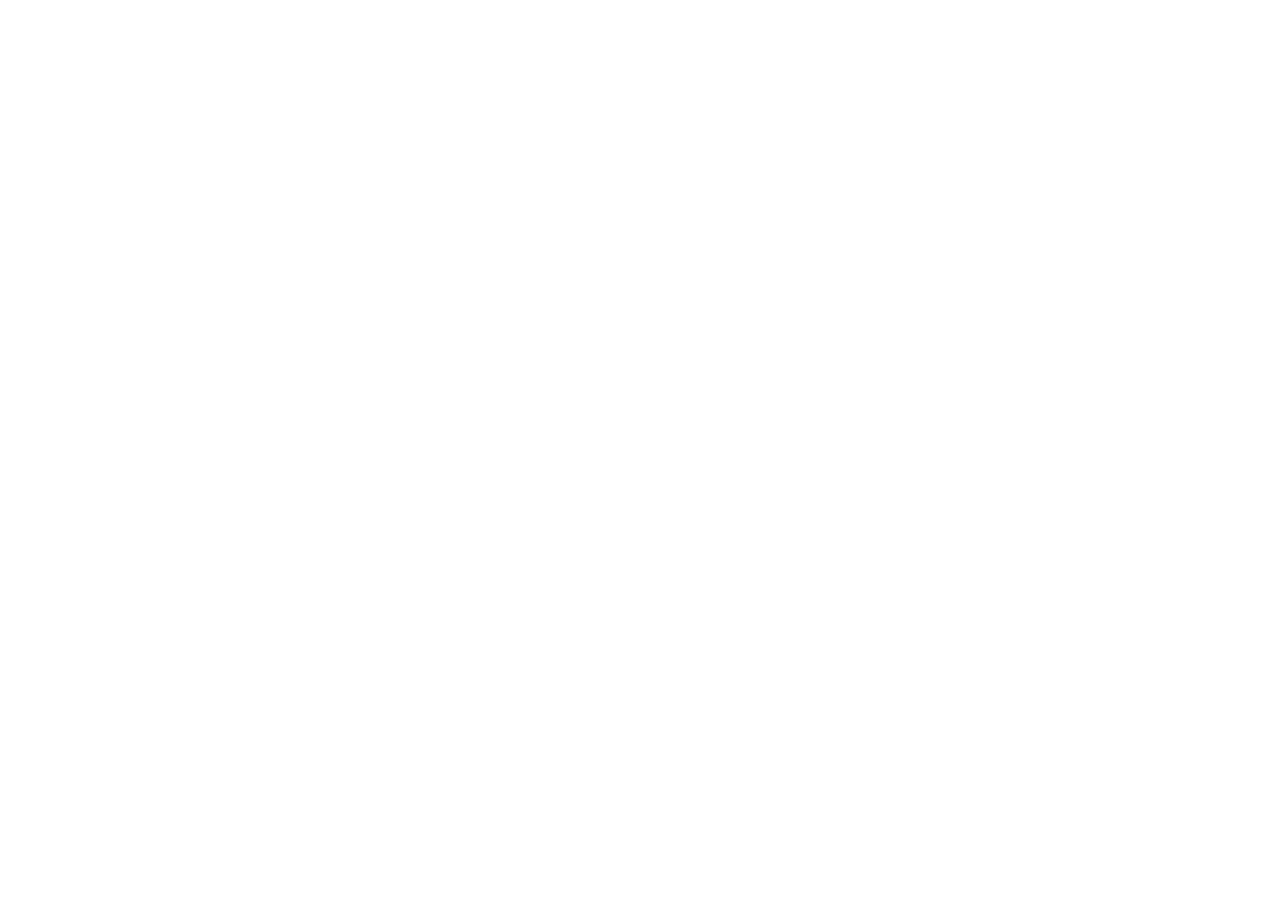
==== index.html @ 95da8c26 "init project" ====
<!DOCTYPE html>
<html lang="en">
<head>
    <meta charset="UTF-8">
    <meta name="viewport" content="width=device-width, initial-scale=1.0">
    <title>Document</title>
</head>
<body>
    
</body>
</html>
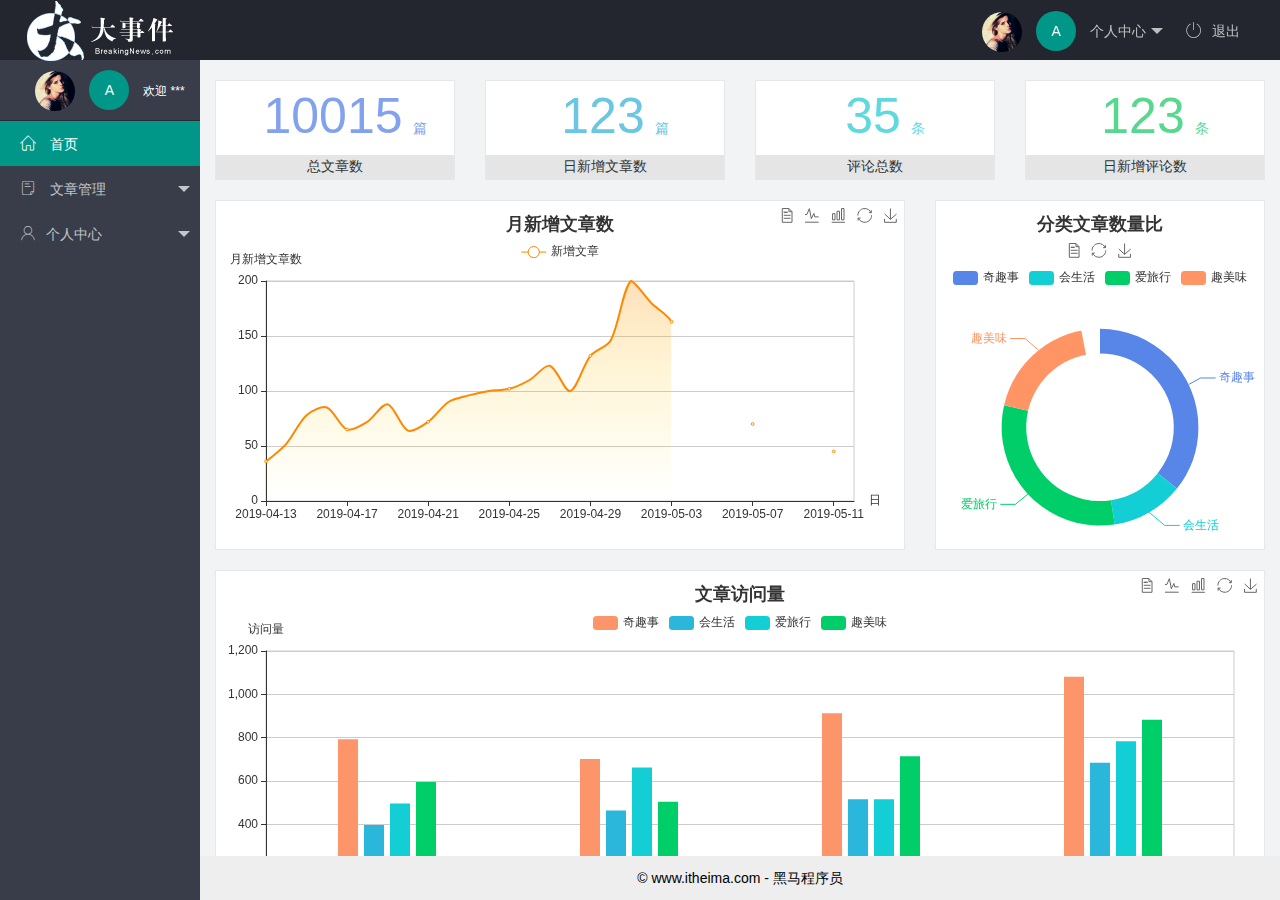
==== commit 853a770b: "完成了首页的开发" ====
--- a/index.html
+++ b/index.html
@@ -1,11 +1,120 @@
 <!DOCTYPE html>
 <html lang="en">
-<head>
-    <meta charset="UTF-8">
-    <meta name="viewport" content="width=device-width, initial-scale=1.0">
+  <head>
+    <meta charset="UTF-8" />
+    <meta name="viewport" content="width=device-width, initial-scale=1.0" />
     <title>Document</title>
-</head>
-<body>
-    
-</body>
-</html>+    <!-- 导入layui.css文件 -->
+    <link rel="stylesheet" href="assets/lib/layui/css/layui.css" />
+    <link rel="stylesheet" href="assets/fonts/iconfont.css" />
+    <link rel="stylesheet" href="assets/css/index.css" />
+  </head>
+  <body class="layui-layout-body">
+    <div class="layui-layout layui-layout-admin">
+      <div class="layui-header">
+        <div class="layui-logo">
+          <img src="assets/images/logo.png" alt="" />
+        </div>
+        <!-- 头部区域（可配合layui已有的水平导航） -->
+        <ul class="layui-nav layui-layout-right">
+          <li class="layui-nav-item">
+            <a href="javascript:;" class="user_info">
+              <img src="assets/images/sample.jpg" class="layui-nav-img" />
+              <span class="text_avatar">A</span>
+              个人中心
+            </a>
+            <dl class="layui-nav-child">
+              <dd><a href="">基本资料</a></dd>
+              <dd><a href="">更换头像</a></dd>
+              <dd><a href="">重置密码</a></dd>
+            </dl>
+          </li>
+          <li class="layui-nav-item">
+            <a href="javascript:;" class="tuichu"
+              ><span class="iconfont icon-tuichu"></span>退出</a
+            >
+          </li>
+        </ul>
+      </div>
+
+      <div class="layui-side layui-bg-black">
+        <div class="layui-side-scroll">
+          <div href="javascript:;" class="user_info">
+            <img src="assets/images/sample.jpg" class="layui-nav-img" />
+            <span class="text_avatar">A</span>
+            <span class="welcome">欢迎 ***</span>
+          </div>
+          <!-- 左侧导航区域（可配合layui已有的垂直导航） -->
+          <ul class="layui-nav layui-nav-tree" lay-shrink="all">
+            <li class="layui-nav-item layui-this">
+              <a href="home/dashboard.html" target="fm"
+                ><span class="iconfont icon-home"></span> 首页</a
+              >
+            </li>
+            <li class="layui-nav-item">
+              <a class="" href="javascript:;"
+                ><span class="iconfont icon-16"></span> 文章管理</a
+              >
+              <dl class="layui-nav-child">
+                <dd>
+                  <a href="javascript:;"
+                    ><i class="layui-icon layui-icon-app"></i> 文章类别</a
+                  >
+                </dd>
+                <dd>
+                  <a href="javascript:;"
+                    ><i class="layui-icon layui-icon-app"></i> 文章列表</a
+                  >
+                </dd>
+                <dd>
+                  <a href="javascript:;"
+                    ><i class="layui-icon layui-icon-app"></i> 发表文章</a
+                  >
+                </dd>
+              </dl>
+            </li>
+            <li class="layui-nav-item">
+              <a href="javascript:;"
+                ><span class="iconfont icon-user"></span>个人中心</a
+              >
+              <dl class="layui-nav-child">
+                <dd>
+                  <a href="javascript:;"
+                    ><i class="layui-icon layui-icon-app"></i> 基本资料</a
+                  >
+                </dd>
+                <dd>
+                  <a href="javascript:;"
+                    ><i class="layui-icon layui-icon-app"></i> 更换头像</a
+                  >
+                </dd>
+                <dd>
+                  <a href="javascript:;"
+                    ><i class="layui-icon layui-icon-app"></i> 重置密码</a
+                  >
+                </dd>
+              </dl>
+            </li>
+          </ul>
+        </div>
+      </div>
+
+      <div class="layui-body">
+        <!-- 内容主体区域 -->
+        <iframe src="home/dashboard.html" frameborder="0" name="fm"></iframe>
+      </div>
+
+      <div class="layui-footer">
+        <!-- 底部固定区域 -->
+        © www.itheima.com - 黑马程序员
+      </div>
+    </div>
+
+    <script src="assets/lib/jquery.js"></script>
+    <!-- 导入leyui的js文件 -->
+    <script src="assets/lib/layui/layui.all.js"></script>
+    <!-- 导入自己封装的baseAPI函数 -->
+    <script src="assets/js/baseAPI.js"></script>
+    <script src="assets/js/index.js"></script>
+  </body>
+</html>
--- a/assets/lib/layui/css/layui.css
+++ b/assets/lib/layui/css/layui.css
@@ -0,0 +1,2 @@
+/** layui-v2.5.5 MIT License By https://www.layui.com */
+ .layui-inline,img{display:inline-block;vertical-align:middle}h1,h2,h3,h4,h5,h6{font-weight:400}.layui-edge,.layui-header,.layui-inline,.layui-main{position:relative}.layui-body,.layui-edge,.layui-elip{overflow:hidden}.layui-btn,.layui-edge,.layui-inline,img{vertical-align:middle}.layui-btn,.layui-disabled,.layui-icon,.layui-unselect{-moz-user-select:none;-webkit-user-select:none;-ms-user-select:none}.layui-elip,.layui-form-checkbox span,.layui-form-pane .layui-form-label{text-overflow:ellipsis;white-space:nowrap}.layui-breadcrumb,.layui-tree-btnGroup{visibility:hidden}blockquote,body,button,dd,div,dl,dt,form,h1,h2,h3,h4,h5,h6,input,li,ol,p,pre,td,textarea,th,ul{margin:0;padding:0;-webkit-tap-highlight-color:rgba(0,0,0,0)}a:active,a:hover{outline:0}img{border:none}li{list-style:none}table{border-collapse:collapse;border-spacing:0}h4,h5,h6{font-size:100%}button,input,optgroup,option,select,textarea{font-family:inherit;font-size:inherit;font-style:inherit;font-weight:inherit;outline:0}pre{white-space:pre-wrap;white-space:-moz-pre-wrap;white-space:-pre-wrap;white-space:-o-pre-wrap;word-wrap:break-word}body{line-height:24px;font:14px Helvetica Neue,Helvetica,PingFang SC,Tahoma,Arial,sans-serif}hr{height:1px;margin:10px 0;border:0;clear:both}a{color:#333;text-decoration:none}a:hover{color:#777}a cite{font-style:normal;*cursor:pointer}.layui-border-box,.layui-border-box *{box-sizing:border-box}.layui-box,.layui-box *{box-sizing:content-box}.layui-clear{clear:both;*zoom:1}.layui-clear:after{content:'\20';clear:both;*zoom:1;display:block;height:0}.layui-inline{*display:inline;*zoom:1}.layui-edge{display:inline-block;width:0;height:0;border-width:6px;border-style:dashed;border-color:transparent}.layui-edge-top{top:-4px;border-bottom-color:#999;border-bottom-style:solid}.layui-edge-right{border-left-color:#999;border-left-style:solid}.layui-edge-bottom{top:2px;border-top-color:#999;border-top-style:solid}.layui-edge-left{border-right-color:#999;border-right-style:solid}.layui-disabled,.layui-disabled:hover{color:#d2d2d2!important;cursor:not-allowed!important}.layui-circle{border-radius:100%}.layui-show{display:block!important}.layui-hide{display:none!important}@font-face{font-family:layui-icon;src:url(../font/iconfont.eot?v=250);src:url(../font/iconfont.eot?v=250#iefix) format('embedded-opentype'),url(../font/iconfont.woff2?v=250) format('woff2'),url(../font/iconfont.woff?v=250) format('woff'),url(../font/iconfont.ttf?v=250) format('truetype'),url(../font/iconfont.svg?v=250#layui-icon) format('svg')}.layui-icon{font-family:layui-icon!important;font-size:16px;font-style:normal;-webkit-font-smoothing:antialiased;-moz-osx-font-smoothing:grayscale}.layui-icon-reply-fill:before{content:"\e611"}.layui-icon-set-fill:before{content:"\e614"}.layui-icon-menu-fill:before{content:"\e60f"}.layui-icon-search:before{content:"\e615"}.layui-icon-share:before{content:"\e641"}.layui-icon-set-sm:before{content:"\e620"}.layui-icon-engine:before{content:"\e628"}.layui-icon-close:before{content:"\1006"}.layui-icon-close-fill:before{content:"\1007"}.layui-icon-chart-screen:before{content:"\e629"}.layui-icon-star:before{content:"\e600"}.layui-icon-circle-dot:before{content:"\e617"}.layui-icon-chat:before{content:"\e606"}.layui-icon-release:before{content:"\e609"}.layui-icon-list:before{content:"\e60a"}.layui-icon-chart:before{content:"\e62c"}.layui-icon-ok-circle:before{content:"\1005"}.layui-icon-layim-theme:before{content:"\e61b"}.layui-icon-table:before{content:"\e62d"}.layui-icon-right:before{content:"\e602"}.layui-icon-left:before{content:"\e603"}.layui-icon-cart-simple:before{content:"\e698"}.layui-icon-face-cry:before{content:"\e69c"}.layui-icon-face-smile:before{content:"\e6af"}.layui-icon-survey:before{content:"\e6b2"}.layui-icon-tree:before{content:"\e62e"}.layui-icon-upload-circle:before{content:"\e62f"}.layui-icon-add-circle:before{content:"\e61f"}.layui-icon-download-circle:before{content:"\e601"}.layui-icon-templeate-1:before{content:"\e630"}.layui-icon-util:before{content:"\e631"}.layui-icon-face-surprised:before{content:"\e664"}.layui-icon-edit:before{content:"\e642"}.layui-icon-speaker:before{content:"\e645"}.layui-icon-down:before{content:"\e61a"}.layui-icon-file:before{content:"\e621"}.layui-icon-layouts:before{content:"\e632"}.layui-icon-rate-half:before{content:"\e6c9"}.layui-icon-add-circle-fine:before{content:"\e608"}.layui-icon-prev-circle:before{content:"\e633"}.layui-icon-read:before{content:"\e705"}.layui-icon-404:before{content:"\e61c"}.layui-icon-carousel:before{content:"\e634"}.layui-icon-help:before{content:"\e607"}.layui-icon-code-circle:before{content:"\e635"}.layui-icon-water:before{content:"\e636"}.layui-icon-username:before{content:"\e66f"}.layui-icon-find-fill:before{content:"\e670"}.layui-icon-about:before{content:"\e60b"}.layui-icon-location:before{content:"\e715"}.layui-icon-up:before{content:"\e619"}.layui-icon-pause:before{content:"\e651"}.layui-icon-date:before{content:"\e637"}.layui-icon-layim-uploadfile:before{content:"\e61d"}.layui-icon-delete:before{content:"\e640"}.layui-icon-play:before{content:"\e652"}.layui-icon-top:before{content:"\e604"}.layui-icon-friends:before{content:"\e612"}.layui-icon-refresh-3:before{content:"\e9aa"}.layui-icon-ok:before{content:"\e605"}.layui-icon-layer:before{content:"\e638"}.layui-icon-face-smile-fine:before{content:"\e60c"}.layui-icon-dollar:before{content:"\e659"}.layui-icon-group:before{content:"\e613"}.layui-icon-layim-download:before{content:"\e61e"}.layui-icon-picture-fine:before{content:"\e60d"}.layui-icon-link:before{content:"\e64c"}.layui-icon-diamond:before{content:"\e735"}.layui-icon-log:before{content:"\e60e"}.layui-icon-rate-solid:before{content:"\e67a"}.layui-icon-fonts-del:before{content:"\e64f"}.layui-icon-unlink:before{content:"\e64d"}.layui-icon-fonts-clear:before{content:"\e639"}.layui-icon-triangle-r:before{content:"\e623"}.layui-icon-circle:before{content:"\e63f"}.layui-icon-radio:before{content:"\e643"}.layui-icon-align-center:before{content:"\e647"}.layui-icon-align-right:before{content:"\e648"}.layui-icon-align-left:before{content:"\e649"}.layui-icon-loading-1:before{content:"\e63e"}.layui-icon-return:before{content:"\e65c"}.layui-icon-fonts-strong:before{content:"\e62b"}.layui-icon-upload:before{content:"\e67c"}.layui-icon-dialogue:before{content:"\e63a"}.layui-icon-video:before{content:"\e6ed"}.layui-icon-headset:before{content:"\e6fc"}.layui-icon-cellphone-fine:before{content:"\e63b"}.layui-icon-add-1:before{content:"\e654"}.layui-icon-face-smile-b:before{content:"\e650"}.layui-icon-fonts-html:before{content:"\e64b"}.layui-icon-form:before{content:"\e63c"}.layui-icon-cart:before{content:"\e657"}.layui-icon-camera-fill:before{content:"\e65d"}.layui-icon-tabs:before{content:"\e62a"}.layui-icon-fonts-code:before{content:"\e64e"}.layui-icon-fire:before{content:"\e756"}.layui-icon-set:before{content:"\e716"}.layui-icon-fonts-u:before{content:"\e646"}.layui-icon-triangle-d:before{content:"\e625"}.layui-icon-tips:before{content:"\e702"}.layui-icon-picture:before{content:"\e64a"}.layui-icon-more-vertical:before{content:"\e671"}.layui-icon-flag:before{content:"\e66c"}.layui-icon-loading:before{content:"\e63d"}.layui-icon-fonts-i:before{content:"\e644"}.layui-icon-refresh-1:before{content:"\e666"}.layui-icon-rmb:before{content:"\e65e"}.layui-icon-home:before{content:"\e68e"}.layui-icon-user:before{content:"\e770"}.layui-icon-notice:before{content:"\e667"}.layui-icon-login-weibo:before{content:"\e675"}.layui-icon-voice:before{content:"\e688"}.layui-icon-upload-drag:before{content:"\e681"}.layui-icon-login-qq:before{content:"\e676"}.layui-icon-snowflake:before{content:"\e6b1"}.layui-icon-file-b:before{content:"\e655"}.layui-icon-template:before{content:"\e663"}.layui-icon-auz:before{content:"\e672"}.layui-icon-console:before{content:"\e665"}.layui-icon-app:before{content:"\e653"}.layui-icon-prev:before{content:"\e65a"}.layui-icon-website:before{content:"\e7ae"}.layui-icon-next:before{content:"\e65b"}.layui-icon-component:before{content:"\e857"}.layui-icon-more:before{content:"\e65f"}.layui-icon-login-wechat:before{content:"\e677"}.layui-icon-shrink-right:before{content:"\e668"}.layui-icon-spread-left:before{content:"\e66b"}.layui-icon-camera:before{content:"\e660"}.layui-icon-note:before{content:"\e66e"}.layui-icon-refresh:before{content:"\e669"}.layui-icon-female:before{content:"\e661"}.layui-icon-male:before{content:"\e662"}.layui-icon-password:before{content:"\e673"}.layui-icon-senior:before{content:"\e674"}.layui-icon-theme:before{content:"\e66a"}.layui-icon-tread:before{content:"\e6c5"}.layui-icon-praise:before{content:"\e6c6"}.layui-icon-star-fill:before{content:"\e658"}.layui-icon-rate:before{content:"\e67b"}.layui-icon-template-1:before{content:"\e656"}.layui-icon-vercode:before{content:"\e679"}.layui-icon-cellphone:before{content:"\e678"}.layui-icon-screen-full:before{content:"\e622"}.layui-icon-screen-restore:before{content:"\e758"}.layui-icon-cols:before{content:"\e610"}.layui-icon-export:before{content:"\e67d"}.layui-icon-print:before{content:"\e66d"}.layui-icon-slider:before{content:"\e714"}.layui-icon-addition:before{content:"\e624"}.layui-icon-subtraction:before{content:"\e67e"}.layui-icon-service:before{content:"\e626"}.layui-icon-transfer:before{content:"\e691"}.layui-main{width:1140px;margin:0 auto}.layui-header{z-index:1000;height:60px}.layui-header a:hover{transition:all .5s;-webkit-transition:all .5s}.layui-side{position:fixed;left:0;top:0;bottom:0;z-index:999;width:200px;overflow-x:hidden}.layui-side-scroll{position:relative;width:220px;height:100%;overflow-x:hidden}.layui-body{position:absolute;left:200px;right:0;top:0;bottom:0;z-index:998;width:auto;overflow-y:auto;box-sizing:border-box}.layui-layout-body{overflow:hidden}.layui-layout-admin .layui-header{background-color:#23262E}.layui-layout-admin .layui-side{top:60px;width:200px;overflow-x:hidden}.layui-layout-admin .layui-body{position:fixed;top:60px;bottom:44px}.layui-layout-admin .layui-main{width:auto;margin:0 15px}.layui-layout-admin .layui-footer{position:fixed;left:200px;right:0;bottom:0;height:44px;line-height:44px;padding:0 15px;background-color:#eee}.layui-layout-admin .layui-logo{position:absolute;left:0;top:0;width:200px;height:100%;line-height:60px;text-align:center;color:#009688;font-size:16px}.layui-layout-admin .layui-header .layui-nav{background:0 0}.layui-layout-left{position:absolute!important;left:200px;top:0}.layui-layout-right{position:absolute!important;right:0;top:0}.layui-container{position:relative;margin:0 auto;padding:0 15px;box-sizing:border-box}.layui-fluid{position:relative;margin:0 auto;padding:0 15px}.layui-row:after,.layui-row:before{content:'';display:block;clear:both}.layui-col-lg1,.layui-col-lg10,.layui-col-lg11,.layui-col-lg12,.layui-col-lg2,.layui-col-lg3,.layui-col-lg4,.layui-col-lg5,.layui-col-lg6,.layui-col-lg7,.layui-col-lg8,.layui-col-lg9,.layui-col-md1,.layui-col-md10,.layui-col-md11,.layui-col-md12,.layui-col-md2,.layui-col-md3,.layui-col-md4,.layui-col-md5,.layui-col-md6,.layui-col-md7,.layui-col-md8,.layui-col-md9,.layui-col-sm1,.layui-col-sm10,.layui-col-sm11,.layui-col-sm12,.layui-col-sm2,.layui-col-sm3,.layui-col-sm4,.layui-col-sm5,.layui-col-sm6,.layui-col-sm7,.layui-col-sm8,.layui-col-sm9,.layui-col-xs1,.layui-col-xs10,.layui-col-xs11,.layui-col-xs12,.layui-col-xs2,.layui-col-xs3,.layui-col-xs4,.layui-col-xs5,.layui-col-xs6,.layui-col-xs7,.layui-col-xs8,.layui-col-xs9{position:relative;display:block;box-sizing:border-box}.layui-col-xs1,.layui-col-xs10,.layui-col-xs11,.layui-col-xs12,.layui-col-xs2,.layui-col-xs3,.layui-col-xs4,.layui-col-xs5,.layui-col-xs6,.layui-col-xs7,.layui-col-xs8,.layui-col-xs9{float:left}.layui-col-xs1{width:8.33333333%}.layui-col-xs2{width:16.66666667%}.layui-col-xs3{width:25%}.layui-col-xs4{width:33.33333333%}.layui-col-xs5{width:41.66666667%}.layui-col-xs6{width:50%}.layui-col-xs7{width:58.33333333%}.layui-col-xs8{width:66.66666667%}.layui-col-xs9{width:75%}.layui-col-xs10{width:83.33333333%}.layui-col-xs11{width:91.66666667%}.layui-col-xs12{width:100%}.layui-col-xs-offset1{margin-left:8.33333333%}.layui-col-xs-offset2{margin-left:16.66666667%}.layui-col-xs-offset3{margin-left:25%}.layui-col-xs-offset4{margin-left:33.33333333%}.layui-col-xs-offset5{margin-left:41.66666667%}.layui-col-xs-offset6{margin-left:50%}.layui-col-xs-offset7{margin-left:58.33333333%}.layui-col-xs-offset8{margin-left:66.66666667%}.layui-col-xs-offset9{margin-left:75%}.layui-col-xs-offset10{margin-left:83.33333333%}.layui-col-xs-offset11{margin-left:91.66666667%}.layui-col-xs-offset12{margin-left:100%}@media screen and (max-width:768px){.layui-hide-xs{display:none!important}.layui-show-xs-block{display:block!important}.layui-show-xs-inline{display:inline!important}.layui-show-xs-inline-block{display:inline-block!important}}@media screen and (min-width:768px){.layui-container{width:750px}.layui-hide-sm{display:none!important}.layui-show-sm-block{display:block!important}.layui-show-sm-inline{display:inline!important}.layui-show-sm-inline-block{display:inline-block!important}.layui-col-sm1,.layui-col-sm10,.layui-col-sm11,.layui-col-sm12,.layui-col-sm2,.layui-col-sm3,.layui-col-sm4,.layui-col-sm5,.layui-col-sm6,.layui-col-sm7,.layui-col-sm8,.layui-col-sm9{float:left}.layui-col-sm1{width:8.33333333%}.layui-col-sm2{width:16.66666667%}.layui-col-sm3{width:25%}.layui-col-sm4{width:33.33333333%}.layui-col-sm5{width:41.66666667%}.layui-col-sm6{width:50%}.layui-col-sm7{width:58.33333333%}.layui-col-sm8{width:66.66666667%}.layui-col-sm9{width:75%}.layui-col-sm10{width:83.33333333%}.layui-col-sm11{width:91.66666667%}.layui-col-sm12{width:100%}.layui-col-sm-offset1{margin-left:8.33333333%}.layui-col-sm-offset2{margin-left:16.66666667%}.layui-col-sm-offset3{margin-left:25%}.layui-col-sm-offset4{margin-left:33.33333333%}.layui-col-sm-offset5{margin-left:41.66666667%}.layui-col-sm-offset6{margin-left:50%}.layui-col-sm-offset7{margin-left:58.33333333%}.layui-col-sm-offset8{margin-left:66.66666667%}.layui-col-sm-offset9{margin-left:75%}.layui-col-sm-offset10{margin-left:83.33333333%}.layui-col-sm-offset11{margin-left:91.66666667%}.layui-col-sm-offset12{margin-left:100%}}@media screen and (min-width:992px){.layui-container{width:970px}.layui-hide-md{display:none!important}.layui-show-md-block{display:block!important}.layui-show-md-inline{display:inline!important}.layui-show-md-inline-block{display:inline-block!important}.layui-col-md1,.layui-col-md10,.layui-col-md11,.layui-col-md12,.layui-col-md2,.layui-col-md3,.layui-col-md4,.layui-col-md5,.layui-col-md6,.layui-col-md7,.layui-col-md8,.layui-col-md9{float:left}.layui-col-md1{width:8.33333333%}.layui-col-md2{width:16.66666667%}.layui-col-md3{width:25%}.layui-col-md4{width:33.33333333%}.layui-col-md5{width:41.66666667%}.layui-col-md6{width:50%}.layui-col-md7{width:58.33333333%}.layui-col-md8{width:66.66666667%}.layui-col-md9{width:75%}.layui-col-md10{width:83.33333333%}.layui-col-md11{width:91.66666667%}.layui-col-md12{width:100%}.layui-col-md-offset1{margin-left:8.33333333%}.layui-col-md-offset2{margin-left:16.66666667%}.layui-col-md-offset3{margin-left:25%}.layui-col-md-offset4{margin-left:33.33333333%}.layui-col-md-offset5{margin-left:41.66666667%}.layui-col-md-offset6{margin-left:50%}.layui-col-md-offset7{margin-left:58.33333333%}.layui-col-md-offset8{margin-left:66.66666667%}.layui-col-md-offset9{margin-left:75%}.layui-col-md-offset10{margin-left:83.33333333%}.layui-col-md-offset11{margin-left:91.66666667%}.layui-col-md-offset12{margin-left:100%}}@media screen and (min-width:1200px){.layui-container{width:1170px}.layui-hide-lg{display:none!important}.layui-show-lg-block{display:block!important}.layui-show-lg-inline{display:inline!important}.layui-show-lg-inline-block{display:inline-block!important}.layui-col-lg1,.layui-col-lg10,.layui-col-lg11,.layui-col-lg12,.layui-col-lg2,.layui-col-lg3,.layui-col-lg4,.layui-col-lg5,.layui-col-lg6,.layui-col-lg7,.layui-col-lg8,.layui-col-lg9{float:left}.layui-col-lg1{width:8.33333333%}.layui-col-lg2{width:16.66666667%}.layui-col-lg3{width:25%}.layui-col-lg4{width:33.33333333%}.layui-col-lg5{width:41.66666667%}.layui-col-lg6{width:50%}.layui-col-lg7{width:58.33333333%}.layui-col-lg8{width:66.66666667%}.layui-col-lg9{width:75%}.layui-col-lg10{width:83.33333333%}.layui-col-lg11{width:91.66666667%}.layui-col-lg12{width:100%}.layui-col-lg-offset1{margin-left:8.33333333%}.layui-col-lg-offset2{margin-left:16.66666667%}.layui-col-lg-offset3{margin-left:25%}.layui-col-lg-offset4{margin-left:33.33333333%}.layui-col-lg-offset5{margin-left:41.66666667%}.layui-col-lg-offset6{margin-left:50%}.layui-col-lg-offset7{margin-left:58.33333333%}.layui-col-lg-offset8{margin-left:66.66666667%}.layui-col-lg-offset9{margin-left:75%}.layui-col-lg-offset10{margin-left:83.33333333%}.layui-col-lg-offset11{margin-left:91.66666667%}.layui-col-lg-offset12{margin-left:100%}}.layui-col-space1{margin:-.5px}.layui-col-space1>*{padding:.5px}.layui-col-space3{margin:-1.5px}.layui-col-space3>*{padding:1.5px}.layui-col-space5{margin:-2.5px}.layui-col-space5>*{padding:2.5px}.layui-col-space8{margin:-3.5px}.layui-col-space8>*{padding:3.5px}.layui-col-space10{margin:-5px}.layui-col-space10>*{padding:5px}.layui-col-space12{margin:-6px}.layui-col-space12>*{padding:6px}.layui-col-space15{margin:-7.5px}.layui-col-space15>*{padding:7.5px}.layui-col-space18{margin:-9px}.layui-col-space18>*{padding:9px}.layui-col-space20{margin:-10px}.layui-col-space20>*{padding:10px}.layui-col-space22{margin:-11px}.layui-col-space22>*{padding:11px}.layui-col-space25{margin:-12.5px}.layui-col-space25>*{padding:12.5px}.layui-col-space30{margin:-15px}.layui-col-space30>*{padding:15px}.layui-btn,.layui-input,.layui-select,.layui-textarea,.layui-upload-button{outline:0;-webkit-appearance:none;transition:all .3s;-webkit-transition:all .3s;box-sizing:border-box}.layui-elem-quote{margin-bottom:10px;padding:15px;line-height:22px;border-left:5px solid #009688;border-radius:0 2px 2px 0;background-color:#f2f2f2}.layui-quote-nm{border-style:solid;border-width:1px 1px 1px 5px;background:0 0}.layui-elem-field{margin-bottom:10px;padding:0;border-width:1px;border-style:solid}.layui-elem-field legend{margin-left:20px;padding:0 10px;font-size:20px;font-weight:300}.layui-field-title{margin:10px 0 20px;border-width:1px 0 0}.layui-field-box{padding:10px 15px}.layui-field-title .layui-field-box{padding:10px 0}.layui-progress{position:relative;height:6px;border-radius:20px;background-color:#e2e2e2}.layui-progress-bar{position:absolute;left:0;top:0;width:0;max-width:100%;height:6px;border-radius:20px;text-align:right;background-color:#5FB878;transition:all .3s;-webkit-transition:all .3s}.layui-progress-big,.layui-progress-big .layui-progress-bar{height:18px;line-height:18px}.layui-progress-text{position:relative;top:-20px;line-height:18px;font-size:12px;color:#666}.layui-progress-big .layui-progress-text{position:static;padding:0 10px;color:#fff}.layui-collapse{border-width:1px;border-style:solid;border-radius:2px}.layui-colla-content,.layui-colla-item{border-top-width:1px;border-top-style:solid}.layui-colla-item:first-child{border-top:none}.layui-colla-title{position:relative;height:42px;line-height:42px;padding:0 15px 0 35px;color:#333;background-color:#f2f2f2;cursor:pointer;font-size:14px;overflow:hidden}.layui-colla-content{display:none;padding:10px 15px;line-height:22px;color:#666}.layui-colla-icon{position:absolute;left:15px;top:0;font-size:14px}.layui-card{margin-bottom:15px;border-radius:2px;background-color:#fff;box-shadow:0 1px 2px 0 rgba(0,0,0,.05)}.layui-card:last-child{margin-bottom:0}.layui-card-header{position:relative;height:42px;line-height:42px;padding:0 15px;border-bottom:1px solid #f6f6f6;color:#333;border-radius:2px 2px 0 0;font-size:14px}.layui-bg-black,.layui-bg-blue,.layui-bg-cyan,.layui-bg-green,.layui-bg-orange,.layui-bg-red{color:#fff!important}.layui-card-body{position:relative;padding:10px 15px;line-height:24px}.layui-card-body[pad15]{padding:15px}.layui-card-body[pad20]{padding:20px}.layui-card-body .layui-table{margin:5px 0}.layui-card .layui-tab{margin:0}.layui-panel-window{position:relative;padding:15px;border-radius:0;border-top:5px solid #E6E6E6;background-color:#fff}.layui-auxiliar-moving{position:fixed;left:0;right:0;top:0;bottom:0;width:100%;height:100%;background:0 0;z-index:9999999999}.layui-form-label,.layui-form-mid,.layui-form-select,.layui-input-block,.layui-input-inline,.layui-textarea{position:relative}.layui-bg-red{background-color:#FF5722!important}.layui-bg-orange{background-color:#FFB800!important}.layui-bg-green{background-color:#009688!important}.layui-bg-cyan{background-color:#2F4056!important}.layui-bg-blue{background-color:#1E9FFF!important}.layui-bg-black{background-color:#393D49!important}.layui-bg-gray{background-color:#eee!important;color:#666!important}.layui-badge-rim,.layui-colla-content,.layui-colla-item,.layui-collapse,.layui-elem-field,.layui-form-pane .layui-form-item[pane],.layui-form-pane .layui-form-label,.layui-input,.layui-layedit,.layui-layedit-tool,.layui-quote-nm,.layui-select,.layui-tab-bar,.layui-tab-card,.layui-tab-title,.layui-tab-title .layui-this:after,.layui-textarea{border-color:#e6e6e6}.layui-timeline-item:before,hr{background-color:#e6e6e6}.layui-text{line-height:22px;font-size:14px;color:#666}.layui-text h1,.layui-text h2,.layui-text h3{font-weight:500;color:#333}.layui-text h1{font-size:30px}.layui-text h2{font-size:24px}.layui-text h3{font-size:18px}.layui-text a:not(.layui-btn){color:#01AAED}.layui-text a:not(.layui-btn):hover{text-decoration:underline}.layui-text ul{padding:5px 0 5px 15px}.layui-text ul li{margin-top:5px;list-style-type:disc}.layui-text em,.layui-word-aux{color:#999!important;padding:0 5px!important}.layui-btn{display:inline-block;height:38px;line-height:38px;padding:0 18px;background-color:#009688;color:#fff;white-space:nowrap;text-align:center;font-size:14px;border:none;border-radius:2px;cursor:pointer}.layui-btn:hover{opacity:.8;filter:alpha(opacity=80);color:#fff}.layui-btn:active{opacity:1;filter:alpha(opacity=100)}.layui-btn+.layui-btn{margin-left:10px}.layui-btn-container{font-size:0}.layui-btn-container .layui-btn{margin-right:10px;margin-bottom:10px}.layui-btn-container .layui-btn+.layui-btn{margin-left:0}.layui-table .layui-btn-container .layui-btn{margin-bottom:9px}.layui-btn-radius{border-radius:100px}.layui-btn .layui-icon{margin-right:3px;font-size:18px;vertical-align:bottom;vertical-align:middle\9}.layui-btn-primary{border:1px solid #C9C9C9;background-color:#fff;color:#555}.layui-btn-primary:hover{border-color:#009688;color:#333}.layui-btn-normal{background-color:#1E9FFF}.layui-btn-warm{background-color:#FFB800}.layui-btn-danger{background-color:#FF5722}.layui-btn-checked{background-color:#5FB878}.layui-btn-disabled,.layui-btn-disabled:active,.layui-btn-disabled:hover{border:1px solid #e6e6e6;background-color:#FBFBFB;color:#C9C9C9;cursor:not-allowed;opacity:1}.layui-btn-lg{height:44px;line-height:44px;padding:0 25px;font-size:16px}.layui-btn-sm{height:30px;line-height:30px;padding:0 10px;font-size:12px}.layui-btn-sm i{font-size:16px!important}.layui-btn-xs{height:22px;line-height:22px;padding:0 5px;font-size:12px}.layui-btn-xs i{font-size:14px!important}.layui-btn-group{display:inline-block;vertical-align:middle;font-size:0}.layui-btn-group .layui-btn{margin-left:0!important;margin-right:0!important;border-left:1px solid rgba(255,255,255,.5);border-radius:0}.layui-btn-group .layui-btn-primary{border-left:none}.layui-btn-group .layui-btn-primary:hover{border-color:#C9C9C9;color:#009688}.layui-btn-group .layui-btn:first-child{border-left:none;border-radius:2px 0 0 2px}.layui-btn-group .layui-btn-primary:first-child{border-left:1px solid #c9c9c9}.layui-btn-group .layui-btn:last-child{border-radius:0 2px 2px 0}.layui-btn-group .layui-btn+.layui-btn{margin-left:0}.layui-btn-group+.layui-btn-group{margin-left:10px}.layui-btn-fluid{width:100%}.layui-input,.layui-select,.layui-textarea{height:38px;line-height:1.3;line-height:38px\9;border-width:1px;border-style:solid;background-color:#fff;border-radius:2px}.layui-input::-webkit-input-placeholder,.layui-select::-webkit-input-placeholder,.layui-textarea::-webkit-input-placeholder{line-height:1.3}.layui-input,.layui-textarea{display:block;width:100%;padding-left:10px}.layui-input:hover,.layui-textarea:hover{border-color:#D2D2D2!important}.layui-input:focus,.layui-textarea:focus{border-color:#C9C9C9!important}.layui-textarea{min-height:100px;height:auto;line-height:20px;padding:6px 10px;resize:vertical}.layui-select{padding:0 10px}.layui-form input[type=checkbox],.layui-form input[type=radio],.layui-form select{display:none}.layui-form [lay-ignore]{display:initial}.layui-form-item{margin-bottom:15px;clear:both;*zoom:1}.layui-form-item:after{content:'\20';clear:both;*zoom:1;display:block;height:0}.layui-form-label{float:left;display:block;padding:9px 15px;width:80px;font-weight:400;line-height:20px;text-align:right}.layui-form-label-col{display:block;float:none;padding:9px 0;line-height:20px;text-align:left}.layui-form-item .layui-inline{margin-bottom:5px;margin-right:10px}.layui-input-block{margin-left:110px;min-height:36px}.layui-input-inline{display:inline-block;vertical-align:middle}.layui-form-item .layui-input-inline{float:left;width:190px;margin-right:10px}.layui-form-text .layui-input-inline{width:auto}.layui-form-mid{float:left;display:block;padding:9px 0!important;line-height:20px;margin-right:10px}.layui-form-danger+.layui-form-select .layui-input,.layui-form-danger:focus{border-color:#FF5722!important}.layui-form-select .layui-input{padding-right:30px;cursor:pointer}.layui-form-select .layui-edge{position:absolute;right:10px;top:50%;margin-top:-3px;cursor:pointer;border-width:6px;border-top-color:#c2c2c2;border-top-style:solid;transition:all .3s;-webkit-transition:all .3s}.layui-form-select dl{display:none;position:absolute;left:0;top:42px;padding:5px 0;z-index:899;min-width:100%;border:1px solid #d2d2d2;max-height:300px;overflow-y:auto;background-color:#fff;border-radius:2px;box-shadow:0 2px 4px rgba(0,0,0,.12);box-sizing:border-box}.layui-form-select dl dd,.layui-form-select dl dt{padding:0 10px;line-height:36px;white-space:nowrap;overflow:hidden;text-overflow:ellipsis}.layui-form-select dl dt{font-size:12px;color:#999}.layui-form-select dl dd{cursor:pointer}.layui-form-select dl dd:hover{background-color:#f2f2f2;-webkit-transition:.5s all;transition:.5s all}.layui-form-select .layui-select-group dd{padding-left:20px}.layui-form-select dl dd.layui-select-tips{padding-left:10px!important;color:#999}.layui-form-select dl dd.layui-this{background-color:#5FB878;color:#fff}.layui-form-checkbox,.layui-form-select dl dd.layui-disabled{background-color:#fff}.layui-form-selected dl{display:block}.layui-form-checkbox,.layui-form-checkbox *,.layui-form-switch{display:inline-block;vertical-align:middle}.layui-form-selected .layui-edge{margin-top:-9px;-webkit-transform:rotate(180deg);transform:rotate(180deg);margin-top:-3px\9}:root .layui-form-selected .layui-edge{margin-top:-9px\0/IE9}.layui-form-selectup dl{top:auto;bottom:42px}.layui-select-none{margin:5px 0;text-align:center;color:#999}.layui-select-disabled .layui-disabled{border-color:#eee!important}.layui-select-disabled .layui-edge{border-top-color:#d2d2d2}.layui-form-checkbox{position:relative;height:30px;line-height:30px;margin-right:10px;padding-right:30px;cursor:pointer;font-size:0;-webkit-transition:.1s linear;transition:.1s linear;box-sizing:border-box}.layui-form-checkbox span{padding:0 10px;height:100%;font-size:14px;border-radius:2px 0 0 2px;background-color:#d2d2d2;color:#fff;overflow:hidden}.layui-form-checkbox:hover span{background-color:#c2c2c2}.layui-form-checkbox i{position:absolute;right:0;top:0;width:30px;height:28px;border:1px solid #d2d2d2;border-left:none;border-radius:0 2px 2px 0;color:#fff;font-size:20px;text-align:center}.layui-form-checkbox:hover i{border-color:#c2c2c2;color:#c2c2c2}.layui-form-checked,.layui-form-checked:hover{border-color:#5FB878}.layui-form-checked span,.layui-form-checked:hover span{background-color:#5FB878}.layui-form-checked i,.layui-form-checked:hover i{color:#5FB878}.layui-form-item .layui-form-checkbox{margin-top:4px}.layui-form-checkbox[lay-skin=primary]{height:auto!important;line-height:normal!important;min-width:18px;min-height:18px;border:none!important;margin-right:0;padding-left:28px;padding-right:0;background:0 0}.layui-form-checkbox[lay-skin=primary] span{padding-left:0;padding-right:15px;line-height:18px;background:0 0;color:#666}.layui-form-checkbox[lay-skin=primary] i{right:auto;left:0;width:16px;height:16px;line-height:16px;border:1px solid #d2d2d2;font-size:12px;border-radius:2px;background-color:#fff;-webkit-transition:.1s linear;transition:.1s linear}.layui-form-checkbox[lay-skin=primary]:hover i{border-color:#5FB878;color:#fff}.layui-form-checked[lay-skin=primary] i{border-color:#5FB878!important;background-color:#5FB878;color:#fff}.layui-checkbox-disbaled[lay-skin=primary] span{background:0 0!important;color:#c2c2c2}.layui-checkbox-disbaled[lay-skin=primary]:hover i{border-color:#d2d2d2}.layui-form-item .layui-form-checkbox[lay-skin=primary]{margin-top:10px}.layui-form-switch{position:relative;height:22px;line-height:22px;min-width:35px;padding:0 5px;margin-top:8px;border:1px solid #d2d2d2;border-radius:20px;cursor:pointer;background-color:#fff;-webkit-transition:.1s linear;transition:.1s linear}.layui-form-switch i{position:absolute;left:5px;top:3px;width:16px;height:16px;border-radius:20px;background-color:#d2d2d2;-webkit-transition:.1s linear;transition:.1s linear}.layui-form-switch em{position:relative;top:0;width:25px;margin-left:21px;padding:0!important;text-align:center!important;color:#999!important;font-style:normal!important;font-size:12px}.layui-form-onswitch{border-color:#5FB878;background-color:#5FB878}.layui-checkbox-disbaled,.layui-checkbox-disbaled i{border-color:#e2e2e2!important}.layui-form-onswitch i{left:100%;margin-left:-21px;background-color:#fff}.layui-form-onswitch em{margin-left:5px;margin-right:21px;color:#fff!important}.layui-checkbox-disbaled span{background-color:#e2e2e2!important}.layui-checkbox-disbaled:hover i{color:#fff!important}[lay-radio]{display:none}.layui-form-radio,.layui-form-radio *{display:inline-block;vertical-align:middle}.layui-form-radio{line-height:28px;margin:6px 10px 0 0;padding-right:10px;cursor:pointer;font-size:0}.layui-form-radio *{font-size:14px}.layui-form-radio>i{margin-right:8px;font-size:22px;color:#c2c2c2}.layui-form-radio>i:hover,.layui-form-radioed>i{color:#5FB878}.layui-radio-disbaled>i{color:#e2e2e2!important}.layui-form-pane .layui-form-label{width:110px;padding:8px 15px;height:38px;line-height:20px;border-width:1px;border-style:solid;border-radius:2px 0 0 2px;text-align:center;background-color:#FBFBFB;overflow:hidden;box-sizing:border-box}.layui-form-pane .layui-input-inline{margin-left:-1px}.layui-form-pane .layui-input-block{margin-left:110px;left:-1px}.layui-form-pane .layui-input{border-radius:0 2px 2px 0}.layui-form-pane .layui-form-text .layui-form-label{float:none;width:100%;border-radius:2px;box-sizing:border-box;text-align:left}.layui-form-pane .layui-form-text .layui-input-inline{display:block;margin:0;top:-1px;clear:both}.layui-form-pane .layui-form-text .layui-input-block{margin:0;left:0;top:-1px}.layui-form-pane .layui-form-text .layui-textarea{min-height:100px;border-radius:0 0 2px 2px}.layui-form-pane .layui-form-checkbox{margin:4px 0 4px 10px}.layui-form-pane .layui-form-radio,.layui-form-pane .layui-form-switch{margin-top:6px;margin-left:10px}.layui-form-pane .layui-form-item[pane]{position:relative;border-width:1px;border-style:solid}.layui-form-pane .layui-form-item[pane] .layui-form-label{position:absolute;left:0;top:0;height:100%;border-width:0 1px 0 0}.layui-form-pane .layui-form-item[pane] .layui-input-inline{margin-left:110px}@media screen and (max-width:450px){.layui-form-item .layui-form-label{text-overflow:ellipsis;overflow:hidden;white-space:nowrap}.layui-form-item .layui-inline{display:block;margin-right:0;margin-bottom:20px;clear:both}.layui-form-item .layui-inline:after{content:'\20';clear:both;display:block;height:0}.layui-form-item .layui-input-inline{display:block;float:none;left:-3px;width:auto;margin:0 0 10px 112px}.layui-form-item .layui-input-inline+.layui-form-mid{margin-left:110px;top:-5px;padding:0}.layui-form-item .layui-form-checkbox{margin-right:5px;margin-bottom:5px}}.layui-layedit{border-width:1px;border-style:solid;border-radius:2px}.layui-layedit-tool{padding:3px 5px;border-bottom-width:1px;border-bottom-style:solid;font-size:0}.layedit-tool-fixed{position:fixed;top:0;border-top:1px solid #e2e2e2}.layui-layedit-tool .layedit-tool-mid,.layui-layedit-tool .layui-icon{display:inline-block;vertical-align:middle;text-align:center;font-size:14px}.layui-layedit-tool .layui-icon{position:relative;width:32px;height:30px;line-height:30px;margin:3px 5px;color:#777;cursor:pointer;border-radius:2px}.layui-layedit-tool .layui-icon:hover{color:#393D49}.layui-layedit-tool .layui-icon:active{color:#000}.layui-layedit-tool .layedit-tool-active{background-color:#e2e2e2;color:#000}.layui-layedit-tool .layui-disabled,.layui-layedit-tool .layui-disabled:hover{color:#d2d2d2;cursor:not-allowed}.layui-layedit-tool .layedit-tool-mid{width:1px;height:18px;margin:0 10px;background-color:#d2d2d2}.layedit-tool-html{width:50px!important;font-size:30px!important}.layedit-tool-b,.layedit-tool-code,.layedit-tool-help{font-size:16px!important}.layedit-tool-d,.layedit-tool-face,.layedit-tool-image,.layedit-tool-unlink{font-size:18px!important}.layedit-tool-image input{position:absolute;font-size:0;left:0;top:0;width:100%;height:100%;opacity:.01;filter:Alpha(opacity=1);cursor:pointer}.layui-layedit-iframe iframe{display:block;width:100%}#LAY_layedit_code{overflow:hidden}.layui-laypage{display:inline-block;*display:inline;*zoom:1;vertical-align:middle;margin:10px 0;font-size:0}.layui-laypage>a:first-child,.layui-laypage>a:first-child em{border-radius:2px 0 0 2px}.layui-laypage>a:last-child,.layui-laypage>a:last-child em{border-radius:0 2px 2px 0}.layui-laypage>:first-child{margin-left:0!important}.layui-laypage>:last-child{margin-right:0!important}.layui-laypage a,.layui-laypage button,.layui-laypage input,.layui-laypage select,.layui-laypage span{border:1px solid #e2e2e2}.layui-laypage a,.layui-laypage span{display:inline-block;*display:inline;*zoom:1;vertical-align:middle;padding:0 15px;height:28px;line-height:28px;margin:0 -1px 5px 0;background-color:#fff;color:#333;font-size:12px}.layui-flow-more a *,.layui-laypage input,.layui-table-view select[lay-ignore]{display:inline-block}.layui-laypage a:hover{color:#009688}.layui-laypage em{font-style:normal}.layui-laypage .layui-laypage-spr{color:#999;font-weight:700}.layui-laypage a{text-decoration:none}.layui-laypage .layui-laypage-curr{position:relative}.layui-laypage .layui-laypage-curr em{position:relative;color:#fff}.layui-laypage .layui-laypage-curr .layui-laypage-em{position:absolute;left:-1px;top:-1px;padding:1px;width:100%;height:100%;background-color:#009688}.layui-laypage-em{border-radius:2px}.layui-laypage-next em,.layui-laypage-prev em{font-family:Sim sun;font-size:16px}.layui-laypage .layui-laypage-count,.layui-laypage .layui-laypage-limits,.layui-laypage .layui-laypage-refresh,.layui-laypage .layui-laypage-skip{margin-left:10px;margin-right:10px;padding:0;border:none}.layui-laypage .layui-laypage-limits,.layui-laypage .layui-laypage-refresh{vertical-align:top}.layui-laypage .layui-laypage-refresh i{font-size:18px;cursor:pointer}.layui-laypage select{height:22px;padding:3px;border-radius:2px;cursor:pointer}.layui-laypage .layui-laypage-skip{height:30px;line-height:30px;color:#999}.layui-laypage button,.layui-laypage input{height:30px;line-height:30px;border-radius:2px;vertical-align:top;background-color:#fff;box-sizing:border-box}.layui-laypage input{width:40px;margin:0 10px;padding:0 3px;text-align:center}.layui-laypage input:focus,.layui-laypage select:focus{border-color:#009688!important}.layui-laypage button{margin-left:10px;padding:0 10px;cursor:pointer}.layui-table,.layui-table-view{margin:10px 0}.layui-flow-more{margin:10px 0;text-align:center;color:#999;font-size:14px}.layui-flow-more a{height:32px;line-height:32px}.layui-flow-more a *{vertical-align:top}.layui-flow-more a cite{padding:0 20px;border-radius:3px;background-color:#eee;color:#333;font-style:normal}.layui-flow-more a cite:hover{opacity:.8}.layui-flow-more a i{font-size:30px;color:#737383}.layui-table{width:100%;background-color:#fff;color:#666}.layui-table tr{transition:all .3s;-webkit-transition:all .3s}.layui-table th{text-align:left;font-weight:400}.layui-table tbody tr:hover,.layui-table thead tr,.layui-table-click,.layui-table-header,.layui-table-hover,.layui-table-mend,.layui-table-patch,.layui-table-tool,.layui-table-total,.layui-table-total tr,.layui-table[lay-even] tr:nth-child(even){background-color:#f2f2f2}.layui-table td,.layui-table th,.layui-table-col-set,.layui-table-fixed-r,.layui-table-grid-down,.layui-table-header,.layui-table-page,.layui-table-tips-main,.layui-table-tool,.layui-table-total,.layui-table-view,.layui-table[lay-skin=line],.layui-table[lay-skin=row]{border-width:1px;border-style:solid;border-color:#e6e6e6}.layui-table td,.layui-table th{position:relative;padding:9px 15px;min-height:20px;line-height:20px;font-size:14px}.layui-table[lay-skin=line] td,.layui-table[lay-skin=line] th{border-width:0 0 1px}.layui-table[lay-skin=row] td,.layui-table[lay-skin=row] th{border-width:0 1px 0 0}.layui-table[lay-skin=nob] td,.layui-table[lay-skin=nob] th{border:none}.layui-table img{max-width:100px}.layui-table[lay-size=lg] td,.layui-table[lay-size=lg] th{padding:15px 30px}.layui-table-view .layui-table[lay-size=lg] .layui-table-cell{height:40px;line-height:40px}.layui-table[lay-size=sm] td,.layui-table[lay-size=sm] th{font-size:12px;padding:5px 10px}.layui-table-view .layui-table[lay-size=sm] .layui-table-cell{height:20px;line-height:20px}.layui-table[lay-data]{display:none}.layui-table-box{position:relative;overflow:hidden}.layui-table-view .layui-table{position:relative;width:auto;margin:0}.layui-table-view .layui-table[lay-skin=line]{border-width:0 1px 0 0}.layui-table-view .layui-table[lay-skin=row]{border-width:0 0 1px}.layui-table-view .layui-table td,.layui-table-view .layui-table th{padding:5px 0;border-top:none;border-left:none}.layui-table-view .layui-table th.layui-unselect .layui-table-cell span{cursor:pointer}.layui-table-view .layui-table td{cursor:default}.layui-table-view .layui-table td[data-edit=text]{cursor:text}.layui-table-view .layui-form-checkbox[lay-skin=primary] i{width:18px;height:18px}.layui-table-view .layui-form-radio{line-height:0;padding:0}.layui-table-view .layui-form-radio>i{margin:0;font-size:20px}.layui-table-init{position:absolute;left:0;top:0;width:100%;height:100%;text-align:center;z-index:110}.layui-table-init .layui-icon{position:absolute;left:50%;top:50%;margin:-15px 0 0 -15px;font-size:30px;color:#c2c2c2}.layui-table-header{border-width:0 0 1px;overflow:hidden}.layui-table-header .layui-table{margin-bottom:-1px}.layui-table-tool .layui-inline[lay-event]{position:relative;width:26px;height:26px;padding:5px;line-height:16px;margin-right:10px;text-align:center;color:#333;border:1px solid #ccc;cursor:pointer;-webkit-transition:.5s all;transition:.5s all}.layui-table-tool .layui-inline[lay-event]:hover{border:1px solid #999}.layui-table-tool-temp{padding-right:120px}.layui-table-tool-self{position:absolute;right:17px;top:10px}.layui-table-tool .layui-table-tool-self .layui-inline[lay-event]{margin:0 0 0 10px}.layui-table-tool-panel{position:absolute;top:29px;left:-1px;padding:5px 0;min-width:150px;min-height:40px;border:1px solid #d2d2d2;text-align:left;overflow-y:auto;background-color:#fff;box-shadow:0 2px 4px rgba(0,0,0,.12)}.layui-table-cell,.layui-table-tool-panel li{overflow:hidden;text-overflow:ellipsis;white-space:nowrap}.layui-table-tool-panel li{padding:0 10px;line-height:30px;-webkit-transition:.5s all;transition:.5s all}.layui-table-tool-panel li .layui-form-checkbox[lay-skin=primary]{width:100%;padding-left:28px}.layui-table-tool-panel li:hover{background-color:#f2f2f2}.layui-table-tool-panel li .layui-form-checkbox[lay-skin=primary] i{position:absolute;left:0;top:0}.layui-table-tool-panel li .layui-form-checkbox[lay-skin=primary] span{padding:0}.layui-table-tool .layui-table-tool-self .layui-table-tool-panel{left:auto;right:-1px}.layui-table-col-set{position:absolute;right:0;top:0;width:20px;height:100%;border-width:0 0 0 1px;background-color:#fff}.layui-table-sort{width:10px;height:20px;margin-left:5px;cursor:pointer!important}.layui-table-sort .layui-edge{position:absolute;left:5px;border-width:5px}.layui-table-sort .layui-table-sort-asc{top:3px;border-top:none;border-bottom-style:solid;border-bottom-color:#b2b2b2}.layui-table-sort .layui-table-sort-asc:hover{border-bottom-color:#666}.layui-table-sort .layui-table-sort-desc{bottom:5px;border-bottom:none;border-top-style:solid;border-top-color:#b2b2b2}.layui-table-sort .layui-table-sort-desc:hover{border-top-color:#666}.layui-table-sort[lay-sort=asc] .layui-table-sort-asc{border-bottom-color:#000}.layui-table-sort[lay-sort=desc] .layui-table-sort-desc{border-top-color:#000}.layui-table-cell{height:28px;line-height:28px;padding:0 15px;position:relative;box-sizing:border-box}.layui-table-cell .layui-form-checkbox[lay-skin=primary]{top:-1px;padding:0}.layui-table-cell .layui-table-link{color:#01AAED}.laytable-cell-checkbox,.laytable-cell-numbers,.laytable-cell-radio,.laytable-cell-space{padding:0;text-align:center}.layui-table-body{position:relative;overflow:auto;margin-right:-1px;margin-bottom:-1px}.layui-table-body .layui-none{line-height:26px;padding:15px;text-align:center;color:#999}.layui-table-fixed{position:absolute;left:0;top:0;z-index:101}.layui-table-fixed .layui-table-body{overflow:hidden}.layui-table-fixed-l{box-shadow:0 -1px 8px rgba(0,0,0,.08)}.layui-table-fixed-r{left:auto;right:-1px;border-width:0 0 0 1px;box-shadow:-1px 0 8px rgba(0,0,0,.08)}.layui-table-fixed-r .layui-table-header{position:relative;overflow:visible}.layui-table-mend{position:absolute;right:-49px;top:0;height:100%;width:50px}.layui-table-tool{position:relative;z-index:890;width:100%;min-height:50px;line-height:30px;padding:10px 15px;border-width:0 0 1px}.layui-table-tool .layui-btn-container{margin-bottom:-10px}.layui-table-page,.layui-table-total{border-width:1px 0 0;margin-bottom:-1px;overflow:hidden}.layui-table-page{position:relative;width:100%;padding:7px 7px 0;height:41px;font-size:12px;white-space:nowrap}.layui-table-page>div{height:26px}.layui-table-page .layui-laypage{margin:0}.layui-table-page .layui-laypage a,.layui-table-page .layui-laypage span{height:26px;line-height:26px;margin-bottom:10px;border:none;background:0 0}.layui-table-page .layui-laypage a,.layui-table-page .layui-laypage span.layui-laypage-curr{padding:0 12px}.layui-table-page .layui-laypage span{margin-left:0;padding:0}.layui-table-page .layui-laypage .layui-laypage-prev{margin-left:-7px!important}.layui-table-page .layui-laypage .layui-laypage-curr .layui-laypage-em{left:0;top:0;padding:0}.layui-table-page .layui-laypage button,.layui-table-page .layui-laypage input{height:26px;line-height:26px}.layui-table-page .layui-laypage input{width:40px}.layui-table-page .layui-laypage button{padding:0 10px}.layui-table-page select{height:18px}.layui-table-patch .layui-table-cell{padding:0;width:30px}.layui-table-edit{position:absolute;left:0;top:0;width:100%;height:100%;padding:0 14px 1px;border-radius:0;box-shadow:1px 1px 20px rgba(0,0,0,.15)}.layui-table-edit:focus{border-color:#5FB878!important}select.layui-table-edit{padding:0 0 0 10px;border-color:#C9C9C9}.layui-table-view .layui-form-checkbox,.layui-table-view .layui-form-radio,.layui-table-view .layui-form-switch{top:0;margin:0;box-sizing:content-box}.layui-table-view .layui-form-checkbox{top:-1px;height:26px;line-height:26px}.layui-table-view .layui-form-checkbox i{height:26px}.layui-table-grid .layui-table-cell{overflow:visible}.layui-table-grid-down{position:absolute;top:0;right:0;width:26px;height:100%;padding:5px 0;border-width:0 0 0 1px;text-align:center;background-color:#fff;color:#999;cursor:pointer}.layui-table-grid-down .layui-icon{position:absolute;top:50%;left:50%;margin:-8px 0 0 -8px}.layui-table-grid-down:hover{background-color:#fbfbfb}body .layui-table-tips .layui-layer-content{background:0 0;padding:0;box-shadow:0 1px 6px rgba(0,0,0,.12)}.layui-table-tips-main{margin:-44px 0 0 -1px;max-height:150px;padding:8px 15px;font-size:14px;overflow-y:scroll;background-color:#fff;color:#666}.layui-table-tips-c{position:absolute;right:-3px;top:-13px;width:20px;height:20px;padding:3px;cursor:pointer;background-color:#666;border-radius:50%;color:#fff}.layui-table-tips-c:hover{background-color:#777}.layui-table-tips-c:before{position:relative;right:-2px}.layui-upload-file{display:none!important;opacity:.01;filter:Alpha(opacity=1)}.layui-upload-drag,.layui-upload-form,.layui-upload-wrap{display:inline-block}.layui-upload-list{margin:10px 0}.layui-upload-choose{padding:0 10px;color:#999}.layui-upload-drag{position:relative;padding:30px;border:1px dashed #e2e2e2;background-color:#fff;text-align:center;cursor:pointer;color:#999}.layui-upload-drag .layui-icon{font-size:50px;color:#009688}.layui-upload-drag[lay-over]{border-color:#009688}.layui-upload-iframe{position:absolute;width:0;height:0;border:0;visibility:hidden}.layui-upload-wrap{position:relative;vertical-align:middle}.layui-upload-wrap .layui-upload-file{display:block!important;position:absolute;left:0;top:0;z-index:10;font-size:100px;width:100%;height:100%;opacity:.01;filter:Alpha(opacity=1);cursor:pointer}.layui-transfer-active,.layui-transfer-box{display:inline-block;vertical-align:middle}.layui-transfer-box,.layui-transfer-header,.layui-transfer-search{border-width:0;border-style:solid;border-color:#e6e6e6}.layui-transfer-box{position:relative;border-width:1px;width:200px;height:360px;border-radius:2px;background-color:#fff}.layui-transfer-box .layui-form-checkbox{width:100%;margin:0!important}.layui-transfer-header{height:38px;line-height:38px;padding:0 10px;border-bottom-width:1px}.layui-transfer-search{position:relative;padding:10px;border-bottom-width:1px}.layui-transfer-search .layui-input{height:32px;padding-left:30px;font-size:12px}.layui-transfer-search .layui-icon-search{position:absolute;left:20px;top:50%;margin-top:-8px;color:#666}.layui-transfer-active{margin:0 15px}.layui-transfer-active .layui-btn{display:block;margin:0;padding:0 15px;background-color:#5FB878;border-color:#5FB878;color:#fff}.layui-transfer-active .layui-btn-disabled{background-color:#FBFBFB;border-color:#e6e6e6;color:#C9C9C9}.layui-transfer-active .layui-btn:first-child{margin-bottom:15px}.layui-transfer-active .layui-btn .layui-icon{margin:0;font-size:14px!important}.layui-transfer-data{padding:5px 0;overflow:auto}.layui-transfer-data li{height:32px;line-height:32px;padding:0 10px}.layui-transfer-data li:hover{background-color:#f2f2f2;transition:.5s all}.layui-transfer-data .layui-none{padding:15px 10px;text-align:center;color:#999}.layui-nav{position:relative;padding:0 20px;background-color:#393D49;color:#fff;border-radius:2px;font-size:0;box-sizing:border-box}.layui-nav *{font-size:14px}.layui-nav .layui-nav-item{position:relative;display:inline-block;*display:inline;*zoom:1;vertical-align:middle;line-height:60px}.layui-nav .layui-nav-item a{display:block;padding:0 20px;color:#fff;color:rgba(255,255,255,.7);transition:all .3s;-webkit-transition:all .3s}.layui-nav .layui-this:after,.layui-nav-bar,.layui-nav-tree .layui-nav-itemed:after{position:absolute;left:0;top:0;width:0;height:5px;background-color:#5FB878;transition:all .2s;-webkit-transition:all .2s}.layui-nav-bar{z-index:1000}.layui-nav .layui-nav-item a:hover,.layui-nav .layui-this a{color:#fff}.layui-nav .layui-this:after{content:'';top:auto;bottom:0;width:100%}.layui-nav-img{width:30px;height:30px;margin-right:10px;border-radius:50%}.layui-nav .layui-nav-more{content:'';width:0;height:0;border-style:solid dashed dashed;border-color:#fff transparent transparent;overflow:hidden;cursor:pointer;transition:all .2s;-webkit-transition:all .2s;position:absolute;top:50%;right:3px;margin-top:-3px;border-width:6px;border-top-color:rgba(255,255,255,.7)}.layui-nav .layui-nav-mored,.layui-nav-itemed>a .layui-nav-more{margin-top:-9px;border-style:dashed dashed solid;border-color:transparent transparent #fff}.layui-nav-child{display:none;position:absolute;left:0;top:65px;min-width:100%;line-height:36px;padding:5px 0;box-shadow:0 2px 4px rgba(0,0,0,.12);border:1px solid #d2d2d2;background-color:#fff;z-index:100;border-radius:2px;white-space:nowrap}.layui-nav .layui-nav-child a{color:#333}.layui-nav .layui-nav-child a:hover{background-color:#f2f2f2;color:#000}.layui-nav-child dd{position:relative}.layui-nav .layui-nav-child dd.layui-this a,.layui-nav-child dd.layui-this{background-color:#5FB878;color:#fff}.layui-nav-child dd.layui-this:after{display:none}.layui-nav-tree{width:200px;padding:0}.layui-nav-tree .layui-nav-item{display:block;width:100%;line-height:45px}.layui-nav-tree .layui-nav-item a{position:relative;height:45px;line-height:45px;text-overflow:ellipsis;overflow:hidden;white-space:nowrap}.layui-nav-tree .layui-nav-item a:hover{background-color:#4E5465}.layui-nav-tree .layui-nav-bar{width:5px;height:0;background-color:#009688}.layui-nav-tree .layui-nav-child dd.layui-this,.layui-nav-tree .layui-nav-child dd.layui-this a,.layui-nav-tree .layui-this,.layui-nav-tree .layui-this>a,.layui-nav-tree .layui-this>a:hover{background-color:#009688;color:#fff}.layui-nav-tree .layui-this:after{display:none}.layui-nav-itemed>a,.layui-nav-tree .layui-nav-title a,.layui-nav-tree .layui-nav-title a:hover{color:#fff!important}.layui-nav-tree .layui-nav-child{position:relative;z-index:0;top:0;border:none;box-shadow:none}.layui-nav-tree .layui-nav-child a{height:40px;line-height:40px;color:#fff;color:rgba(255,255,255,.7)}.layui-nav-tree .layui-nav-child,.layui-nav-tree .layui-nav-child a:hover{background:0 0;color:#fff}.layui-nav-tree .layui-nav-more{right:10px}.layui-nav-itemed>.layui-nav-child{display:block;padding:0;background-color:rgba(0,0,0,.3)!important}.layui-nav-itemed>.layui-nav-child>.layui-this>.layui-nav-child{display:block}.layui-nav-side{position:fixed;top:0;bottom:0;left:0;overflow-x:hidden;z-index:999}.layui-bg-blue .layui-nav-bar,.layui-bg-blue .layui-nav-itemed:after,.layui-bg-blue .layui-this:after{background-color:#93D1FF}.layui-bg-blue .layui-nav-child dd.layui-this{background-color:#1E9FFF}.layui-bg-blue .layui-nav-itemed>a,.layui-nav-tree.layui-bg-blue .layui-nav-title a,.layui-nav-tree.layui-bg-blue .layui-nav-title a:hover{background-color:#007DDB!important}.layui-breadcrumb{font-size:0}.layui-breadcrumb>*{font-size:14px}.layui-breadcrumb a{color:#999!important}.layui-breadcrumb a:hover{color:#5FB878!important}.layui-breadcrumb a cite{color:#666;font-style:normal}.layui-breadcrumb span[lay-separator]{margin:0 10px;color:#999}.layui-tab{margin:10px 0;text-align:left!important}.layui-tab[overflow]>.layui-tab-title{overflow:hidden}.layui-tab-title{position:relative;left:0;height:40px;white-space:nowrap;font-size:0;border-bottom-width:1px;border-bottom-style:solid;transition:all .2s;-webkit-transition:all .2s}.layui-tab-title li{display:inline-block;*display:inline;*zoom:1;vertical-align:middle;font-size:14px;transition:all .2s;-webkit-transition:all .2s;position:relative;line-height:40px;min-width:65px;padding:0 15px;text-align:center;cursor:pointer}.layui-tab-title li a{display:block}.layui-tab-title .layui-this{color:#000}.layui-tab-title .layui-this:after{position:absolute;left:0;top:0;content:'';width:100%;height:41px;border-width:1px;border-style:solid;border-bottom-color:#fff;border-radius:2px 2px 0 0;box-sizing:border-box;pointer-events:none}.layui-tab-bar{position:absolute;right:0;top:0;z-index:10;width:30px;height:39px;line-height:39px;border-width:1px;border-style:solid;border-radius:2px;text-align:center;background-color:#fff;cursor:pointer}.layui-tab-bar .layui-icon{position:relative;display:inline-block;top:3px;transition:all .3s;-webkit-transition:all .3s}.layui-tab-item{display:none}.layui-tab-more{padding-right:30px;height:auto!important;white-space:normal!important}.layui-tab-more li.layui-this:after{border-bottom-color:#e2e2e2;border-radius:2px}.layui-tab-more .layui-tab-bar .layui-icon{top:-2px;top:3px\9;-webkit-transform:rotate(180deg);transform:rotate(180deg)}:root .layui-tab-more .layui-tab-bar .layui-icon{top:-2px\0/IE9}.layui-tab-content{padding:10px}.layui-tab-title li .layui-tab-close{position:relative;display:inline-block;width:18px;height:18px;line-height:20px;margin-left:8px;top:1px;text-align:center;font-size:14px;color:#c2c2c2;transition:all .2s;-webkit-transition:all .2s}.layui-tab-title li .layui-tab-close:hover{border-radius:2px;background-color:#FF5722;color:#fff}.layui-tab-brief>.layui-tab-title .layui-this{color:#009688}.layui-tab-brief>.layui-tab-more li.layui-this:after,.layui-tab-brief>.layui-tab-title .layui-this:after{border:none;border-radius:0;border-bottom:2px solid #5FB878}.layui-tab-brief[overflow]>.layui-tab-title .layui-this:after{top:-1px}.layui-tab-card{border-width:1px;border-style:solid;border-radius:2px;box-shadow:0 2px 5px 0 rgba(0,0,0,.1)}.layui-tab-card>.layui-tab-title{background-color:#f2f2f2}.layui-tab-card>.layui-tab-title li{margin-right:-1px;margin-left:-1px}.layui-tab-card>.layui-tab-title .layui-this{background-color:#fff}.layui-tab-card>.layui-tab-title .layui-this:after{border-top:none;border-width:1px;border-bottom-color:#fff}.layui-tab-card>.layui-tab-title .layui-tab-bar{height:40px;line-height:40px;border-radius:0;border-top:none;border-right:none}.layui-tab-card>.layui-tab-more .layui-this{background:0 0;color:#5FB878}.layui-tab-card>.layui-tab-more .layui-this:after{border:none}.layui-timeline{padding-left:5px}.layui-timeline-item{position:relative;padding-bottom:20px}.layui-timeline-axis{position:absolute;left:-5px;top:0;z-index:10;width:20px;height:20px;line-height:20px;background-color:#fff;color:#5FB878;border-radius:50%;text-align:center;cursor:pointer}.layui-timeline-axis:hover{color:#FF5722}.layui-timeline-item:before{content:'';position:absolute;left:5px;top:0;z-index:0;width:1px;height:100%}.layui-timeline-item:last-child:before{display:none}.layui-timeline-item:first-child:before{display:block}.layui-timeline-content{padding-left:25px}.layui-timeline-title{position:relative;margin-bottom:10px}.layui-badge,.layui-badge-dot,.layui-badge-rim{position:relative;display:inline-block;padding:0 6px;font-size:12px;text-align:center;background-color:#FF5722;color:#fff;border-radius:2px}.layui-badge{height:18px;line-height:18px}.layui-badge-dot{width:8px;height:8px;padding:0;border-radius:50%}.layui-badge-rim{height:18px;line-height:18px;border-width:1px;border-style:solid;background-color:#fff;color:#666}.layui-btn .layui-badge,.layui-btn .layui-badge-dot{margin-left:5px}.layui-nav .layui-badge,.layui-nav .layui-badge-dot{position:absolute;top:50%;margin:-8px 6px 0}.layui-tab-title .layui-badge,.layui-tab-title .layui-badge-dot{left:5px;top:-2px}.layui-carousel{position:relative;left:0;top:0;background-color:#f8f8f8}.layui-carousel>[carousel-item]{position:relative;width:100%;height:100%;overflow:hidden}.layui-carousel>[carousel-item]:before{position:absolute;content:'\e63d';left:50%;top:50%;width:100px;line-height:20px;margin:-10px 0 0 -50px;text-align:center;color:#c2c2c2;font-family:layui-icon!important;font-size:30px;font-style:normal;-webkit-font-smoothing:antialiased;-moz-osx-font-smoothing:grayscale}.layui-carousel>[carousel-item]>*{display:none;position:absolute;left:0;top:0;width:100%;height:100%;background-color:#f8f8f8;transition-duration:.3s;-webkit-transition-duration:.3s}.layui-carousel-updown>*{-webkit-transition:.3s ease-in-out up;transition:.3s ease-in-out up}.layui-carousel-arrow{display:none\9;opacity:0;position:absolute;left:10px;top:50%;margin-top:-18px;width:36px;height:36px;line-height:36px;text-align:center;font-size:20px;border:0;border-radius:50%;background-color:rgba(0,0,0,.2);color:#fff;-webkit-transition-duration:.3s;transition-duration:.3s;cursor:pointer}.layui-carousel-arrow[lay-type=add]{left:auto!important;right:10px}.layui-carousel:hover .layui-carousel-arrow[lay-type=add],.layui-carousel[lay-arrow=always] .layui-carousel-arrow[lay-type=add]{right:20px}.layui-carousel[lay-arrow=always] .layui-carousel-arrow{opacity:1;left:20px}.layui-carousel[lay-arrow=none] .layui-carousel-arrow{display:none}.layui-carousel-arrow:hover,.layui-carousel-ind ul:hover{background-color:rgba(0,0,0,.35)}.layui-carousel:hover .layui-carousel-arrow{display:block\9;opacity:1;left:20px}.layui-carousel-ind{position:relative;top:-35px;width:100%;line-height:0!important;text-align:center;font-size:0}.layui-carousel[lay-indicator=outside]{margin-bottom:30px}.layui-carousel[lay-indicator=outside] .layui-carousel-ind{top:10px}.layui-carousel[lay-indicator=outside] .layui-carousel-ind ul{background-color:rgba(0,0,0,.5)}.layui-carousel[lay-indicator=none] .layui-carousel-ind{display:none}.layui-carousel-ind ul{display:inline-block;padding:5px;background-color:rgba(0,0,0,.2);border-radius:10px;-webkit-transition-duration:.3s;transition-duration:.3s}.layui-carousel-ind li{display:inline-block;width:10px;height:10px;margin:0 3px;font-size:14px;background-color:#e2e2e2;background-color:rgba(255,255,255,.5);border-radius:50%;cursor:pointer;-webkit-transition-duration:.3s;transition-duration:.3s}.layui-carousel-ind li:hover{background-color:rgba(255,255,255,.7)}.layui-carousel-ind li.layui-this{background-color:#fff}.layui-carousel>[carousel-item]>.layui-carousel-next,.layui-carousel>[carousel-item]>.layui-carousel-prev,.layui-carousel>[carousel-item]>.layui-this{display:block}.layui-carousel>[carousel-item]>.layui-this{left:0}.layui-carousel>[carousel-item]>.layui-carousel-prev{left:-100%}.layui-carousel>[carousel-item]>.layui-carousel-next{left:100%}.layui-carousel>[carousel-item]>.layui-carousel-next.layui-carousel-left,.layui-carousel>[carousel-item]>.layui-carousel-prev.layui-carousel-right{left:0}.layui-carousel>[carousel-item]>.layui-this.layui-carousel-left{left:-100%}.layui-carousel>[carousel-item]>.layui-this.layui-carousel-right{left:100%}.layui-carousel[lay-anim=updown] .layui-carousel-arrow{left:50%!important;top:20px;margin:0 0 0 -18px}.layui-carousel[lay-anim=updown]>[carousel-item]>*,.layui-carousel[lay-anim=fade]>[carousel-item]>*{left:0!important}.layui-carousel[lay-anim=updown] .layui-carousel-arrow[lay-type=add]{top:auto!important;bottom:20px}.layui-carousel[lay-anim=updown] .layui-carousel-ind{position:absolute;top:50%;right:20px;width:auto;height:auto}.layui-carousel[lay-anim=updown] .layui-carousel-ind ul{padding:3px 5px}.layui-carousel[lay-anim=updown] .layui-carousel-ind li{display:block;margin:6px 0}.layui-carousel[lay-anim=updown]>[carousel-item]>.layui-this{top:0}.layui-carousel[lay-anim=updown]>[carousel-item]>.layui-carousel-prev{top:-100%}.layui-carousel[lay-anim=updown]>[carousel-item]>.layui-carousel-next{top:100%}.layui-carousel[lay-anim=updown]>[carousel-item]>.layui-carousel-next.layui-carousel-left,.layui-carousel[lay-anim=updown]>[carousel-item]>.layui-carousel-prev.layui-carousel-right{top:0}.layui-carousel[lay-anim=updown]>[carousel-item]>.layui-this.layui-carousel-left{top:-100%}.layui-carousel[lay-anim=updown]>[carousel-item]>.layui-this.layui-carousel-right{top:100%}.layui-carousel[lay-anim=fade]>[carousel-item]>.layui-carousel-next,.layui-carousel[lay-anim=fade]>[carousel-item]>.layui-carousel-prev{opacity:0}.layui-carousel[lay-anim=fade]>[carousel-item]>.layui-carousel-next.layui-carousel-left,.layui-carousel[lay-anim=fade]>[carousel-item]>.layui-carousel-prev.layui-carousel-right{opacity:1}.layui-carousel[lay-anim=fade]>[carousel-item]>.layui-this.layui-carousel-left,.layui-carousel[lay-anim=fade]>[carousel-item]>.layui-this.layui-carousel-right{opacity:0}.layui-fixbar{position:fixed;right:15px;bottom:15px;z-index:999999}.layui-fixbar li{width:50px;height:50px;line-height:50px;margin-bottom:1px;text-align:center;cursor:pointer;font-size:30px;background-color:#9F9F9F;color:#fff;border-radius:2px;opacity:.95}.layui-fixbar li:hover{opacity:.85}.layui-fixbar li:active{opacity:1}.layui-fixbar .layui-fixbar-top{display:none;font-size:40px}body .layui-util-face{border:none;background:0 0}body .layui-util-face .layui-layer-content{padding:0;background-color:#fff;color:#666;box-shadow:none}.layui-util-face .layui-layer-TipsG{display:none}.layui-util-face ul{position:relative;width:372px;padding:10px;border:1px solid #D9D9D9;background-color:#fff;box-shadow:0 0 20px rgba(0,0,0,.2)}.layui-util-face ul li{cursor:pointer;float:left;border:1px solid #e8e8e8;height:22px;width:26px;overflow:hidden;margin:-1px 0 0 -1px;padding:4px 2px;text-align:center}.layui-util-face ul li:hover{position:relative;z-index:2;border:1px solid #eb7350;background:#fff9ec}.layui-code{position:relative;margin:10px 0;padding:15px;line-height:20px;border:1px solid #ddd;border-left-width:6px;background-color:#F2F2F2;color:#333;font-family:Courier New;font-size:12px}.layui-rate,.layui-rate *{display:inline-block;vertical-align:middle}.layui-rate{padding:10px 5px 10px 0;font-size:0}.layui-rate li i.layui-icon{font-size:20px;color:#FFB800;margin-right:5px;transition:all .3s;-webkit-transition:all .3s}.layui-rate li i:hover{cursor:pointer;transform:scale(1.12);-webkit-transform:scale(1.12)}.layui-rate[readonly] li i:hover{cursor:default;transform:scale(1)}.layui-colorpicker{width:26px;height:26px;border:1px solid #e6e6e6;padding:5px;border-radius:2px;line-height:24px;display:inline-block;cursor:pointer;transition:all .3s;-webkit-transition:all .3s}.layui-colorpicker:hover{border-color:#d2d2d2}.layui-colorpicker.layui-colorpicker-lg{width:34px;height:34px;line-height:32px}.layui-colorpicker.layui-colorpicker-sm{width:24px;height:24px;line-height:22px}.layui-colorpicker.layui-colorpicker-xs{width:22px;height:22px;line-height:20px}.layui-colorpicker-trigger-bgcolor{display:block;background:url([data-uri]);border-radius:2px}.layui-colorpicker-trigger-span{display:block;height:100%;box-sizing:border-box;border:1px solid rgba(0,0,0,.15);border-radius:2px;text-align:center}.layui-colorpicker-trigger-i{display:inline-block;color:#FFF;font-size:12px}.layui-colorpicker-trigger-i.layui-icon-close{color:#999}.layui-colorpicker-main{position:absolute;z-index:66666666;width:280px;padding:7px;background:#FFF;border:1px solid #d2d2d2;border-radius:2px;box-shadow:0 2px 4px rgba(0,0,0,.12)}.layui-colorpicker-main-wrapper{height:180px;position:relative}.layui-colorpicker-basis{width:260px;height:100%;position:relative}.layui-colorpicker-basis-white{width:100%;height:100%;position:absolute;top:0;left:0;background:linear-gradient(90deg,#FFF,hsla(0,0%,100%,0))}.layui-colorpicker-basis-black{width:100%;height:100%;position:absolute;top:0;left:0;background:linear-gradient(0deg,#000,transparent)}.layui-colorpicker-basis-cursor{width:10px;height:10px;border:1px solid #FFF;border-radius:50%;position:absolute;top:-3px;right:-3px;cursor:pointer}.layui-colorpicker-side{position:absolute;top:0;right:0;width:12px;height:100%;background:linear-gradient(red,#FF0,#0F0,#0FF,#00F,#F0F,red)}.layui-colorpicker-side-slider{width:100%;height:5px;box-shadow:0 0 1px #888;box-sizing:border-box;background:#FFF;border-radius:1px;border:1px solid #f0f0f0;cursor:pointer;position:absolute;left:0}.layui-colorpicker-main-alpha{display:none;height:12px;margin-top:7px;background:url([data-uri])}.layui-colorpicker-alpha-bgcolor{height:100%;position:relative}.layui-colorpicker-alpha-slider{width:5px;height:100%;box-shadow:0 0 1px #888;box-sizing:border-box;background:#FFF;border-radius:1px;border:1px solid #f0f0f0;cursor:pointer;position:absolute;top:0}.layui-colorpicker-main-pre{padding-top:7px;font-size:0}.layui-colorpicker-pre{width:20px;height:20px;border-radius:2px;display:inline-block;margin-left:6px;margin-bottom:7px;cursor:pointer}.layui-colorpicker-pre:nth-child(11n+1){margin-left:0}.layui-colorpicker-pre-isalpha{background:url([data-uri])}.layui-colorpicker-pre.layui-this{box-shadow:0 0 3px 2px rgba(0,0,0,.15)}.layui-colorpicker-pre>div{height:100%;border-radius:2px}.layui-colorpicker-main-input{text-align:right;padding-top:7px}.layui-colorpicker-main-input .layui-btn-container .layui-btn{margin:0 0 0 10px}.layui-colorpicker-main-input div.layui-inline{float:left;margin-right:10px;font-size:14px}.layui-colorpicker-main-input input.layui-input{width:150px;height:30px;color:#666}.layui-slider{height:4px;background:#e2e2e2;border-radius:3px;position:relative;cursor:pointer}.layui-slider-bar{border-radius:3px;position:absolute;height:100%}.layui-slider-step{position:absolute;top:0;width:4px;height:4px;border-radius:50%;background:#FFF;-webkit-transform:translateX(-50%);transform:translateX(-50%)}.layui-slider-wrap{width:36px;height:36px;position:absolute;top:-16px;-webkit-transform:translateX(-50%);transform:translateX(-50%);z-index:10;text-align:center}.layui-slider-wrap-btn{width:12px;height:12px;border-radius:50%;background:#FFF;display:inline-block;vertical-align:middle;cursor:pointer;transition:.3s}.layui-slider-wrap:after{content:"";height:100%;display:inline-block;vertical-align:middle}.layui-slider-wrap-btn.layui-slider-hover,.layui-slider-wrap-btn:hover{transform:scale(1.2)}.layui-slider-wrap-btn.layui-disabled:hover{transform:scale(1)!important}.layui-slider-tips{position:absolute;top:-42px;z-index:66666666;white-space:nowrap;display:none;-webkit-transform:translateX(-50%);transform:translateX(-50%);color:#FFF;background:#000;border-radius:3px;height:25px;line-height:25px;padding:0 10px}.layui-slider-tips:after{content:'';position:absolute;bottom:-12px;left:50%;margin-left:-6px;width:0;height:0;border-width:6px;border-style:solid;border-color:#000 transparent transparent}.layui-slider-input{width:70px;height:32px;border:1px solid #e6e6e6;border-radius:3px;font-size:16px;line-height:32px;position:absolute;right:0;top:-15px}.layui-slider-input-btn{display:none;position:absolute;top:0;right:0;width:20px;height:100%;border-left:1px solid #d2d2d2}.layui-slider-input-btn i{cursor:pointer;position:absolute;right:0;bottom:0;width:20px;height:50%;font-size:12px;line-height:16px;text-align:center;color:#999}.layui-slider-input-btn i:first-child{top:0;border-bottom:1px solid #d2d2d2}.layui-slider-input-txt{height:100%;font-size:14px}.layui-slider-input-txt input{height:100%;border:none}.layui-slider-input-btn i:hover{color:#009688}.layui-slider-vertical{width:4px;margin-left:34px}.layui-slider-vertical .layui-slider-bar{width:4px}.layui-slider-vertical .layui-slider-step{top:auto;left:0;-webkit-transform:translateY(50%);transform:translateY(50%)}.layui-slider-vertical .layui-slider-wrap{top:auto;left:-16px;-webkit-transform:translateY(50%);transform:translateY(50%)}.layui-slider-vertical .layui-slider-tips{top:auto;left:2px}@media \0screen{.layui-slider-wrap-btn{margin-left:-20px}.layui-slider-vertical .layui-slider-wrap-btn{margin-left:0;margin-bottom:-20px}.layui-slider-vertical .layui-slider-tips{margin-left:-8px}.layui-slider>span{margin-left:8px}}.layui-tree{line-height:22px}.layui-tree .layui-form-checkbox{margin:0!important}.layui-tree-set{width:100%;position:relative}.layui-tree-pack{display:none;padding-left:20px;position:relative}.layui-tree-iconClick,.layui-tree-main{display:inline-block;vertical-align:middle}.layui-tree-line .layui-tree-pack{padding-left:27px}.layui-tree-line .layui-tree-set .layui-tree-set:after{content:'';position:absolute;top:14px;left:-9px;width:17px;height:0;border-top:1px dotted #c0c4cc}.layui-tree-entry{position:relative;padding:3px 0;height:20px;white-space:nowrap}.layui-tree-entry:hover{background-color:#eee}.layui-tree-line .layui-tree-entry:hover{background-color:rgba(0,0,0,0)}.layui-tree-line .layui-tree-entry:hover .layui-tree-txt{color:#999;text-decoration:underline;transition:.3s}.layui-tree-main{cursor:pointer;padding-right:10px}.layui-tree-line .layui-tree-set:before{content:'';position:absolute;top:0;left:-9px;width:0;height:100%;border-left:1px dotted #c0c4cc}.layui-tree-line .layui-tree-set.layui-tree-setLineShort:before{height:13px}.layui-tree-line .layui-tree-set.layui-tree-setHide:before{height:0}.layui-tree-iconClick{position:relative;height:20px;line-height:20px;margin:0 10px;color:#c0c4cc}.layui-tree-icon{height:12px;line-height:12px;width:12px;text-align:center;border:1px solid #c0c4cc}.layui-tree-iconClick .layui-icon{font-size:18px}.layui-tree-icon .layui-icon{font-size:12px;color:#666}.layui-tree-iconArrow{padding:0 5px}.layui-tree-iconArrow:after{content:'';position:absolute;left:4px;top:3px;z-index:100;width:0;height:0;border-width:5px;border-style:solid;border-color:transparent transparent transparent #c0c4cc;transition:.5s}.layui-tree-btnGroup,.layui-tree-editInput{position:relative;vertical-align:middle;display:inline-block}.layui-tree-spread>.layui-tree-entry>.layui-tree-iconClick>.layui-tree-iconArrow:after{transform:rotate(90deg) translate(3px,4px)}.layui-tree-txt{display:inline-block;vertical-align:middle;color:#555}.layui-tree-search{margin-bottom:15px;color:#666}.layui-tree-btnGroup .layui-icon{display:inline-block;vertical-align:middle;padding:0 2px;cursor:pointer}.layui-tree-btnGroup .layui-icon:hover{color:#999;transition:.3s}.layui-tree-entry:hover .layui-tree-btnGroup{visibility:visible}.layui-tree-editInput{height:20px;line-height:20px;padding:0 3px;border:none;background-color:rgba(0,0,0,.05)}.layui-tree-emptyText{text-align:center;color:#999}.layui-anim{-webkit-animation-duration:.3s;animation-duration:.3s;-webkit-animation-fill-mode:both;animation-fill-mode:both}.layui-anim.layui-icon{display:inline-block}.layui-anim-loop{-webkit-animation-iteration-count:infinite;animation-iteration-count:infinite}.layui-trans,.layui-trans a{transition:all .3s;-webkit-transition:all .3s}@-webkit-keyframes layui-rotate{from{-webkit-transform:rotate(0)}to{-webkit-transform:rotate(360deg)}}@keyframes layui-rotate{from{transform:rotate(0)}to{transform:rotate(360deg)}}.layui-anim-rotate{-webkit-animation-name:layui-rotate;animation-name:layui-rotate;-webkit-animation-duration:1s;animation-duration:1s;-webkit-animation-timing-function:linear;animation-timing-function:linear}@-webkit-keyframes layui-up{from{-webkit-transform:translate3d(0,100%,0);opacity:.3}to{-webkit-transform:translate3d(0,0,0);opacity:1}}@keyframes layui-up{from{transform:translate3d(0,100%,0);opacity:.3}to{transform:translate3d(0,0,0);opacity:1}}.layui-anim-up{-webkit-animation-name:layui-up;animation-name:layui-up}@-webkit-keyframes layui-upbit{from{-webkit-transform:translate3d(0,30px,0);opacity:.3}to{-webkit-transform:translate3d(0,0,0);opacity:1}}@keyframes layui-upbit{from{transform:translate3d(0,30px,0);opacity:.3}to{transform:translate3d(0,0,0);opacity:1}}.layui-anim-upbit{-webkit-animation-name:layui-upbit;animation-name:layui-upbit}@-webkit-keyframes layui-scale{0%{opacity:.3;-webkit-transform:scale(.5)}100%{opacity:1;-webkit-transform:scale(1)}}@keyframes layui-scale{0%{opacity:.3;-ms-transform:scale(.5);transform:scale(.5)}100%{opacity:1;-ms-transform:scale(1);transform:scale(1)}}.layui-anim-scale{-webkit-animation-name:layui-scale;animation-name:layui-scale}@-webkit-keyframes layui-scale-spring{0%{opacity:.5;-webkit-transform:scale(.5)}80%{opacity:.8;-webkit-transform:scale(1.1)}100%{opacity:1;-webkit-transform:scale(1)}}@keyframes layui-scale-spring{0%{opacity:.5;transform:scale(.5)}80%{opacity:.8;transform:scale(1.1)}100%{opacity:1;transform:scale(1)}}.layui-anim-scaleSpring{-webkit-animation-name:layui-scale-spring;animation-name:layui-scale-spring}@-webkit-keyframes layui-fadein{0%{opacity:0}100%{opacity:1}}@keyframes layui-fadein{0%{opacity:0}100%{opacity:1}}.layui-anim-fadein{-webkit-animation-name:layui-fadein;animation-name:layui-fadein}@-webkit-keyframes layui-fadeout{0%{opacity:1}100%{opacity:0}}@keyframes layui-fadeout{0%{opacity:1}100%{opacity:0}}.layui-anim-fadeout{-webkit-animation-name:layui-fadeout;animation-name:layui-fadeout}--- a/assets/fonts/iconfont.css
+++ b/assets/fonts/iconfont.css
@@ -0,0 +1,37 @@
+@font-face {font-family: "iconfont";
+  src: url('iconfont.eot?t=1576139966484'); /* IE9 */
+  src: url('iconfont.eot?t=1576139966484#iefix') format('embedded-opentype'), /* IE6-IE8 */
+  url('[data-uri]') format('woff2'),
+  url('iconfont.woff?t=1576139966484') format('woff'),
+  url('iconfont.ttf?t=1576139966484') format('truetype'), /* chrome, firefox, opera, Safari, Android, iOS 4.2+ */
+  url('iconfont.svg?t=1576139966484#iconfont') format('svg'); /* iOS 4.1- */
+}
+
+.iconfont {
+  font-family: "iconfont" !important;
+  font-size: 16px;
+  font-style: normal;
+  -webkit-font-smoothing: antialiased;
+  -moz-osx-font-smoothing: grayscale;
+}
+
+.icon-home:before {
+  content: "\e6a9";
+}
+
+.icon-user:before {
+  content: "\e614";
+}
+
+.icon-pinglun:before {
+  content: "\e616";
+}
+
+.icon-tuichu:before {
+  content: "\e865";
+}
+
+.icon-16:before {
+  content: "\e615";
+}
+
--- a/assets/css/index.css
+++ b/assets/css/index.css
@@ -0,0 +1,54 @@
+.iconfont {
+  margin-right: 10px;
+}
+
+.layui-icon {
+  margin: 0 10px 0 20px;
+}
+
+.layui-footer {
+  text-align: center;
+}
+
+.layui-body {
+  overflow: hidden;
+}
+
+iframe {
+  width: 100%;
+  height: 100%;
+}
+
+a {
+  transition: none;
+}
+
+.user_info {
+  height: 60px;
+  line-height: 60px;
+  text-align: center;
+}
+
+.layui-side-scroll .user_info{
+    border-bottom: 1px solid #282B33;
+}
+.layui-nav-img {
+  width: 40px;
+  height: 40px;
+}
+
+.text_avatar {
+  display: inline-block;
+  width: 40px;
+  height: 40px;
+  background-color: #009688;
+  border-radius: 50%;
+  line-height: 40px;
+  text-align: center;
+  margin-right: 10px;
+  color: #fff;
+}
+
+.welcome {
+    font-size: 12px;
+}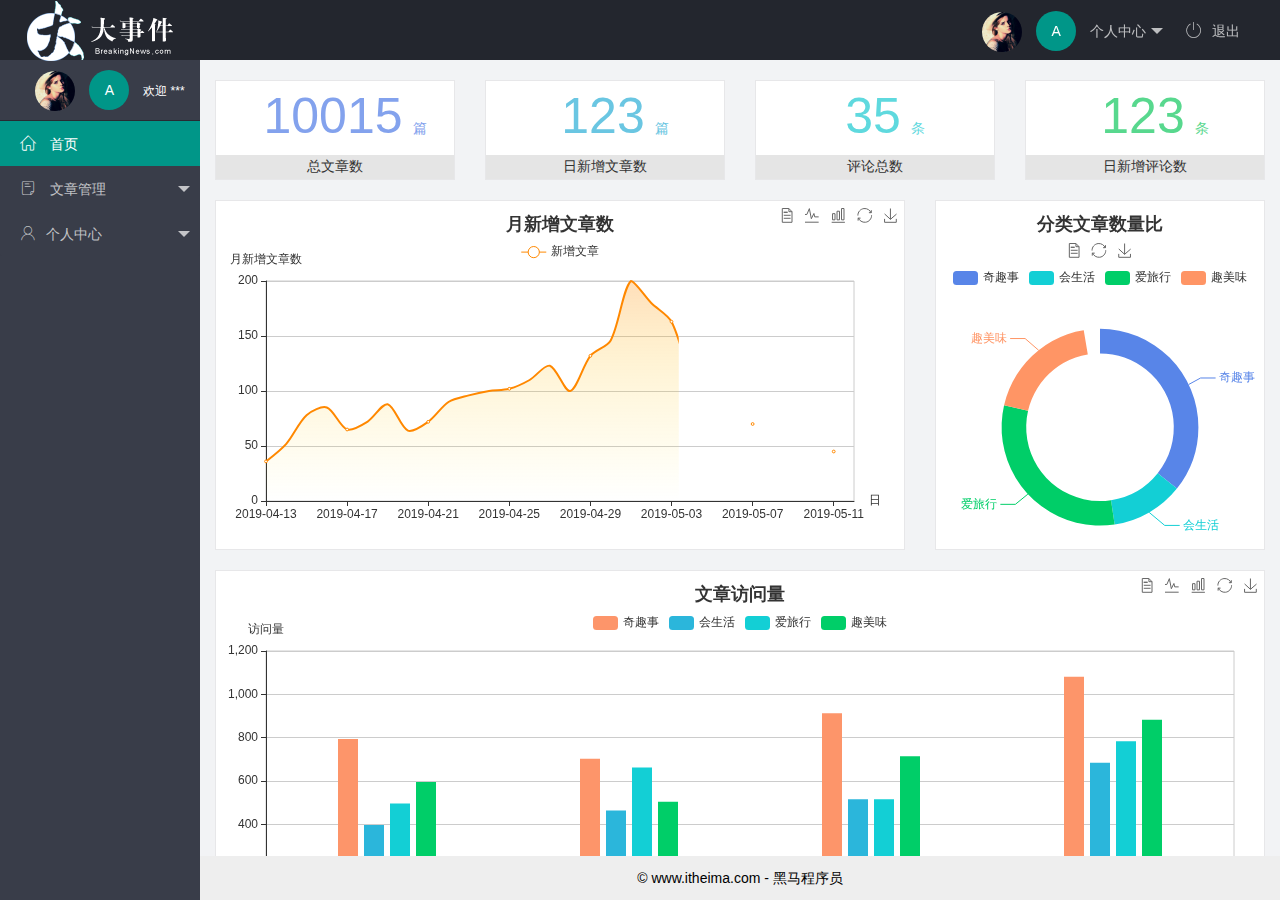
==== commit 239b9dea: "完成了用户中心的功能开发" ====
--- a/index.html
+++ b/index.html
@@ -24,9 +24,9 @@
               个人中心
             </a>
             <dl class="layui-nav-child">
-              <dd><a href="">基本资料</a></dd>
-              <dd><a href="">更换头像</a></dd>
-              <dd><a href="">重置密码</a></dd>
+              <dd><a href="user/user_info.html" target="fm">基本资料</a></dd>
+              <dd><a href="user/user_avatar.html" target="fm">更换头像</a></dd>
+              <dd><a href="user/user_pwd.html" target="fm">重置密码</a></dd>
             </dl>
           </li>
           <li class="layui-nav-item">
@@ -79,17 +79,17 @@
               >
               <dl class="layui-nav-child">
                 <dd>
-                  <a href="javascript:;"
+                  <a href="user/user_info.html" target="fm"
                     ><i class="layui-icon layui-icon-app"></i> 基本资料</a
                   >
                 </dd>
                 <dd>
-                  <a href="javascript:;"
+                  <a href="user/user_avatar.html" target="fm"
                     ><i class="layui-icon layui-icon-app"></i> 更换头像</a
                   >
                 </dd>
                 <dd>
-                  <a href="javascript:;"
+                  <a href="user/user_pwd.html" target="fm"
                     ><i class="layui-icon layui-icon-app"></i> 重置密码</a
                   >
                 </dd>
